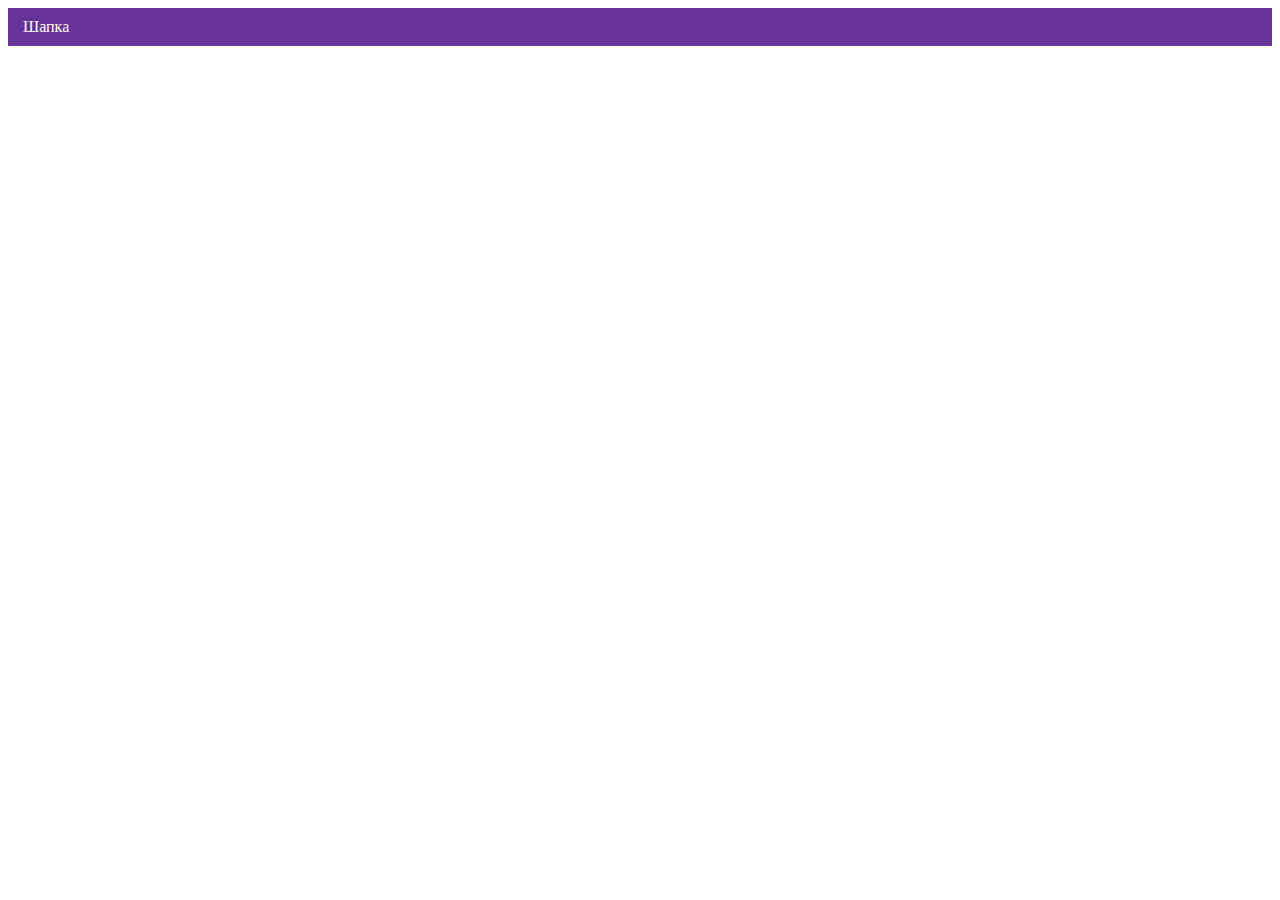
==== index.html @ 1100d430 "Deploying to gh-pages from @ htmlacademy-adaptive/2325445-cat-energy-30@db21ec496e48cdae88b02e795171" ====
<!DOCTYPE html><html class="page" lang="ru"><head><meta charset="UTF-8"><title>Название проекта</title><meta name="viewport" content="width=device-width,initial-scale=1"><link rel="stylesheet" href="styles/styles.css"><script src="scripts/index.js" defer="defer"></script></head><body class="page__body"><header class="header">Шапка</header></body></html>
---- styles/styles.css ----
@charset "UTF-8";.header{background-color:#639;color:#fff;padding:10px 15px}
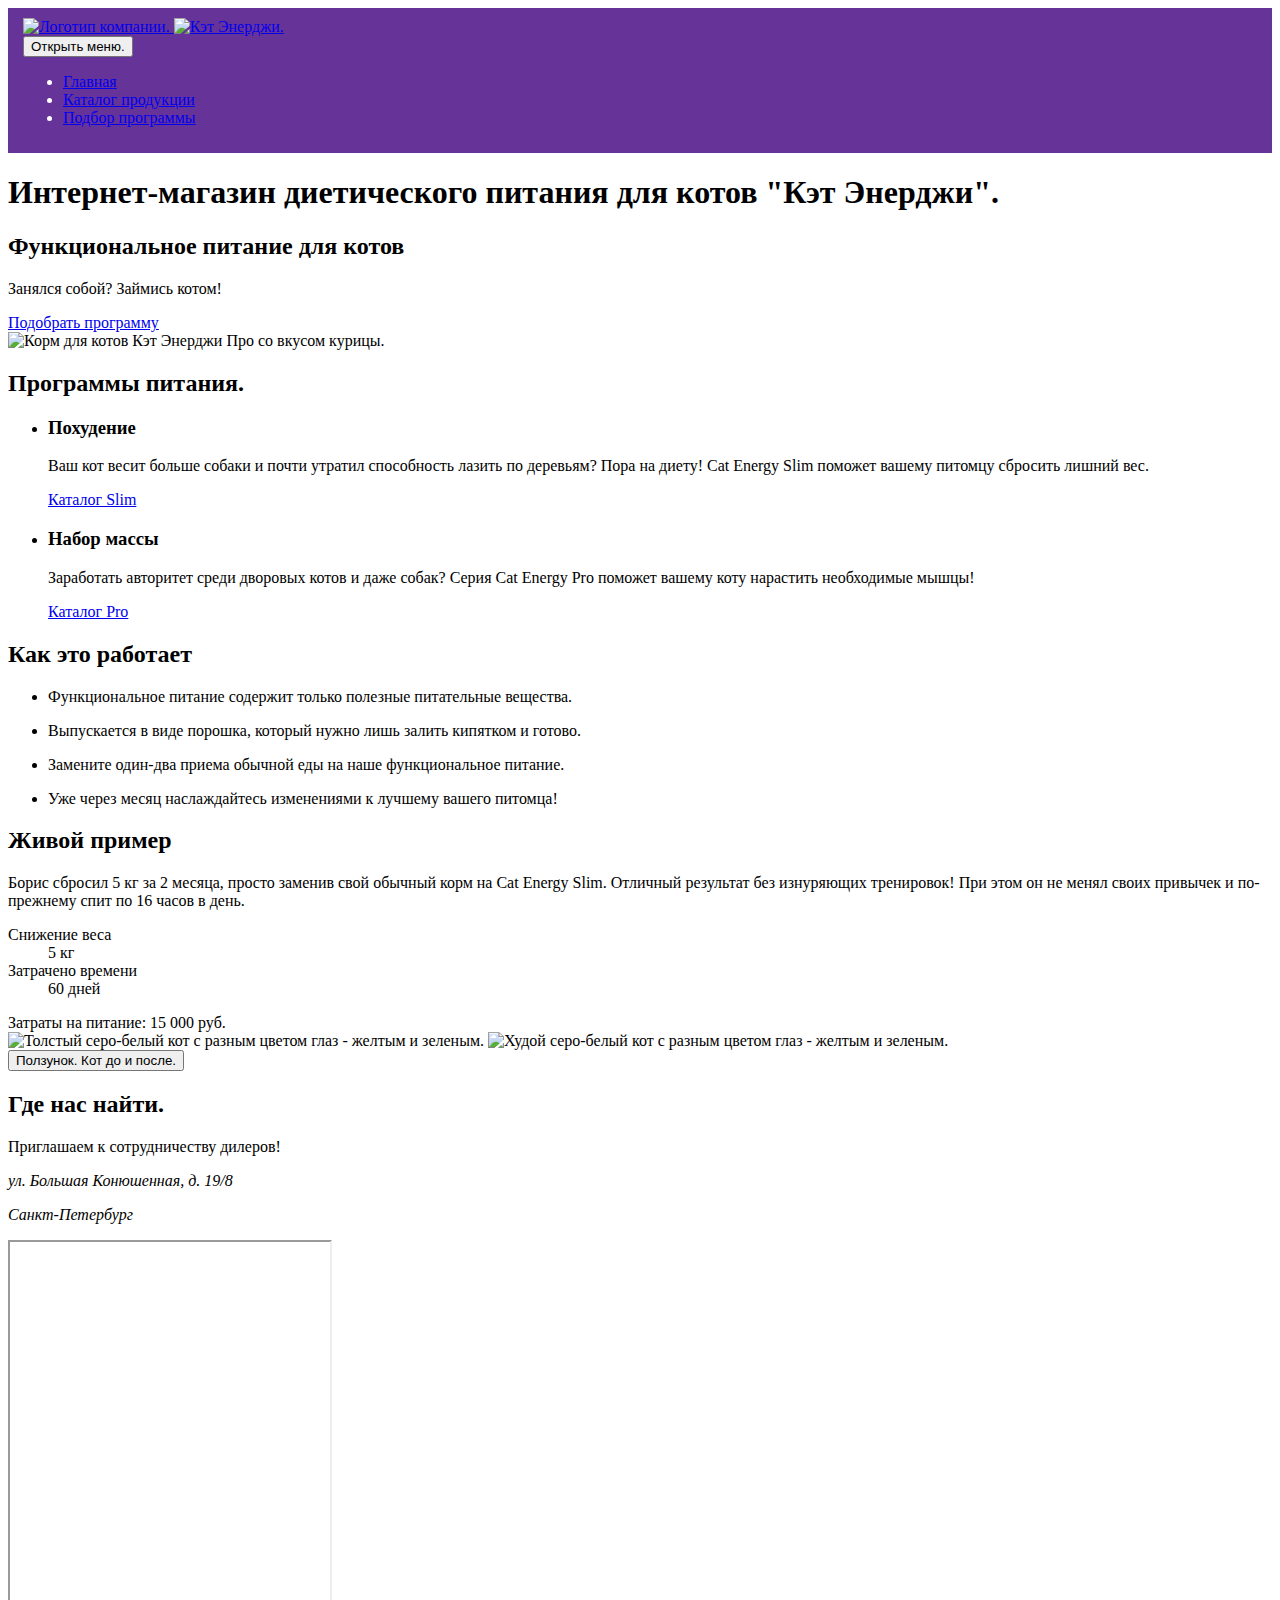
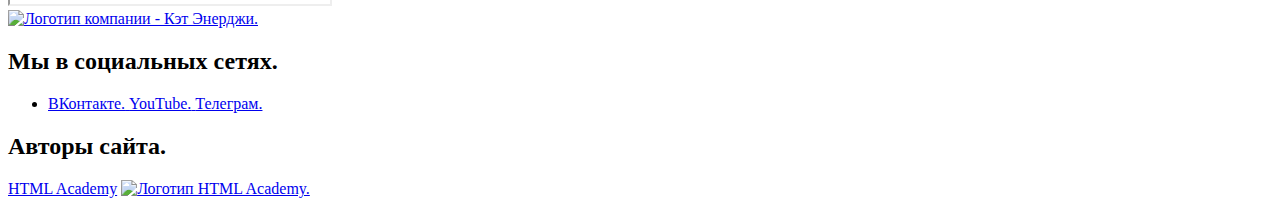
==== commit e5efd414: "Deploying to gh-pages from @ htmlacademy-adaptive/2325445-cat-energy-30@8a526a6696da3ce1e7f03d317220" ====
--- a/index.html
+++ b/index.html
@@ -1 +1 @@
-<!DOCTYPE html><html class="page" lang="ru"><head><meta charset="UTF-8"><title>Название проекта</title><meta name="viewport" content="width=device-width,initial-scale=1"><link rel="stylesheet" href="styles/styles.css"><script src="scripts/index.js" defer="defer"></script></head><body class="page__body"><header class="header">Шапка</header></body></html>+<!DOCTYPE html><html class="page" lang="ru"><head><meta charset="UTF-8"><title>Cat Energy - Главная</title><meta name="viewport" content="width=device-width,initial-scale=1"><link rel="stylesheet" href="styles/styles.css"><script src="scripts/index.js" defer="defer"></script></head><body class="page__body"><header class="header"><a class="header__logo" href="index.html" aria-current="page"><img class="header__logo-icon" src="#" width="33" height="38" alt="Логотип компании."> <img class="header__logo-text" src="#" width="101" height="18" alt="Кэт Энерджи."></a><nav class="nav"><button class="nav__toggle" type="button"><span class="visually-hidden">Открыть меню.</span></button><ul class="nav__list menu-list"><li class="menu-list__item"><a class="menu-list__link menu-list__link--current" href="index.html" aria-current="page">Главная</a></li><li class="menu-list__item"><a class="menu-list__link" href="catalog.html">Каталог продукции</a></li><li class="menu-list__item"><a class="menu-list__link" href="form.html">Подбор программы</a></li></ul></nav></header><main class="main-container"><h1 class="visually-hidden">Интернет-магазин диетического питания для котов "Кэт Энерджи".</h1><section class="promo"><h2 class="promo__title section-title">Функциональное питание для котов</h2><p class="promo__subtitle">Занялся собой? Займись котом!</p><a class="promo__button button button--primary" href="form.html">Подобрать программу</a><div class="promo__img"><img src="#" width="280" height="270" alt="Корм для котов Кэт Энерджи Про со вкусом курицы."></div></section><section class="programs"><h2 class="visually-hidden">Программы питания.</h2><ul class="programs__list"><li class="programs__item programs__item--slim"><h3 class="programs__title">Похудение</h3><p class="programs__desc">Ваш кот весит больше собаки и почти утратил способность лазить по деревьям? Пора на диету! Cat Energy Slim поможет вашему питомцу сбросить лишний вес.</p><a class="programs__link" href="catalog.html">Каталог Slim</a></li><li class="programs__item programs__item--pro"><h3 class="programs__title">Набор массы</h3><p class="programs__desc">Заработать авторитет среди дворовых котов и даже собак? Серия Cat Energy Pro поможет вашему коту нарастить необходимые мышцы!</p><a class="programs__link" href="catalog.html">Каталог Pro</a></li></ul></section><section class="features"><h2 class="features__title section-title">Как это работает</h2><ul class="features__list"><li class="features__item features__item--leaf"><p class="features__desc">Функциональное питание содержит только полезные питательные вещества.</p></li><li class="features__item features__item--water"><p class="features__desc">Выпускается в виде порошка, который нужно лишь залить кипятком и готово.</p></li><li class="features__item features__item--food"><p class="features__desc">Замените один-два приема обычной еды на наше функциональное питание.</p></li><li class="features__item features__item--time"><p class="features__desc">Уже через месяц наслаждайтесь изменениями к лучшему вашего питомца!</p></li></ul></section><section class="demo"><h2 class="demo__title section-title">Живой пример</h2><p class="demo__desc">Борис сбросил 5 кг за 2 месяца, просто заменив свой обычный корм на Cat Energy Slim. Отличный результат без изнуряющих тренировок! При этом он не менял своих привычек и по-прежнему спит по 16 часов в день.</p><dl class="demo__list"><div class="demo__item"><dt class="demo__key">Cнижение веса</dt><dd class="demo__value">5 кг</dd></div><div class="demo__item"><dt class="demo__key">Затрачено времени</dt><dd class="demo__value">60 дней</dd></div></dl><span class="demo__price">Затраты на питание: 15 000 руб.</span><div class="demo__slider demo-slider"><div class="demo-slider__images"><img class="demo-slider__image demo-slider__image--fat" src="#" width="280" height="256" alt="Толстый серо-белый кот с разным цветом глаз -  желтым и зеленым."> <img class="demo-slider__image demo-slider__image--slim" src="#" width="280" height="256" alt="Худой серо-белый кот с разным цветом глаз -  желтым и зеленым."></div><button class="demo-slider__control" type="button"><span class="visually-hidden">Ползунок. Кот до и после.</span></button></div></section><section class="location"><h2 class="visually-hidden">Где нас найти.</h2><p class="location__title">Приглашаем к сотрудничеству дилеров!</p><address class="location__address"><p>ул. Большая Конюшенная, д. 19/8</p><p>Санкт-Петербург</p></address><div class="location__map"><iframe src="https://www.google.com/maps/embed?pb=!1m18!1m12!1m3!1d1998.6036257261362!2d30.320467112931766!3d59.93871916198889!2m3!1f0!2f0!3f0!3m2!1i1024!2i768!4f13.1!3m3!1m2!1s0x4696310fca145cc1%3A0x42b32648d8238007!2sBolshaya%20Konyushennaya%20St%2C%2019%2F8%2C%20Sankt-Peterburg%2C%20191186!5e0!3m2!1sen!2sru!4v1704280464795!5m2!1sen!2sru" width="320" height="362" allowfullscreen></iframe></div></section></main><footer class="footer"><a class="footer__logo" href="index.html" aria-current="page"><img src="#" width="128" height="24" alt="Логотип компании - Кэт Энерджи."></a><section class="socials"><h2 class="visually-hidden">Мы в социальных сетях.</h2><ul class="socials__list"><li class="socials__item"><a class="socials__link socials__link--vk" href="https://vk.com/htmlacademy"><span class="visually-hidden">ВКонтакте.</span> </a><a class="socials__link socials__link--youtube" href="https://www.youtube.com/user/htmlacademyru"><span class="visually-hidden" lang="en">YouTube.</span> </a><a class="socials__link socials__link--telegram" href="https://t.me/htmlacademy"><span class="visually-hidden">Телеграм.</span></a></li></ul></section><section class="madeby"><h2 class="visually-hidden">Авторы сайта.</h2><a class="madeby__link" href="https://htmlacademy.ru/intensive/adaptive">HTML Academy</a> <a class="madeby__logo" href="https://htmlacademy.ru/intensive/adaptive"><img src="#" width="27" height="34" alt="Логотип HTML Academy."></a></section></footer></body></html>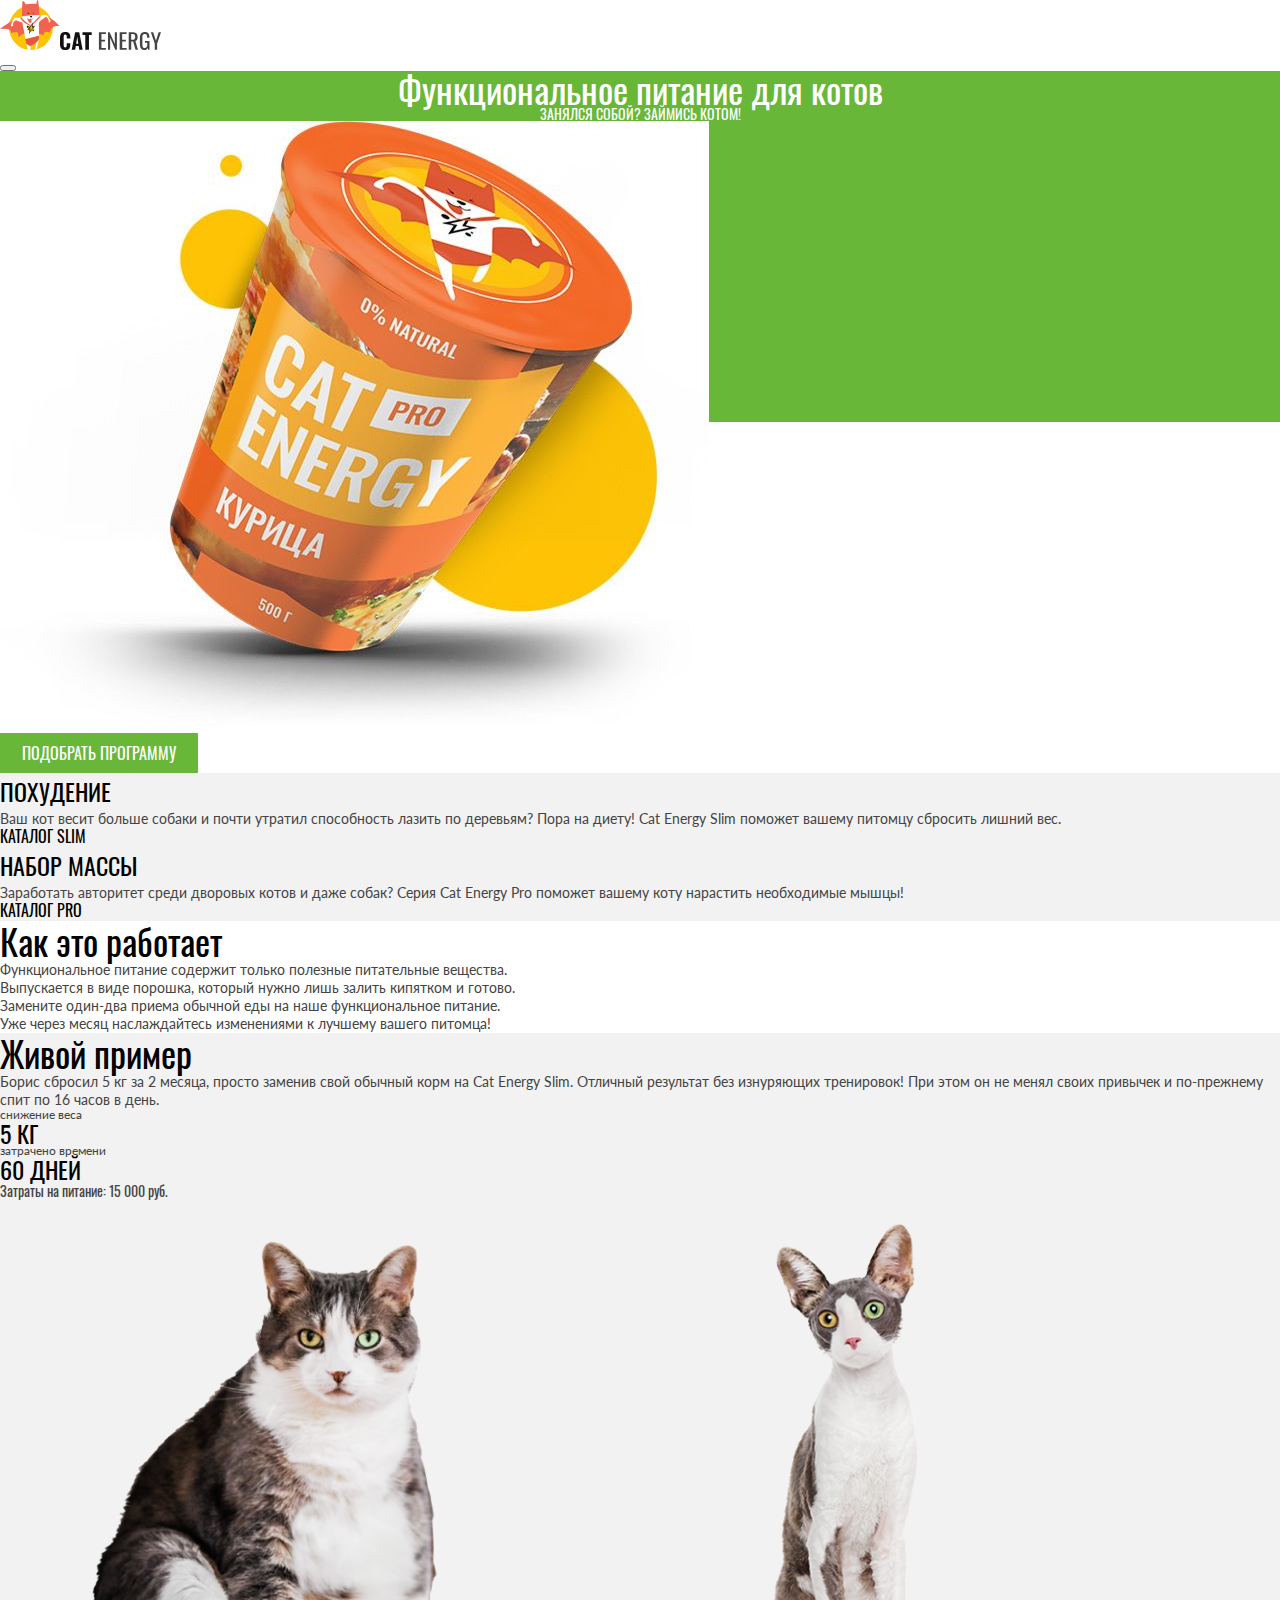
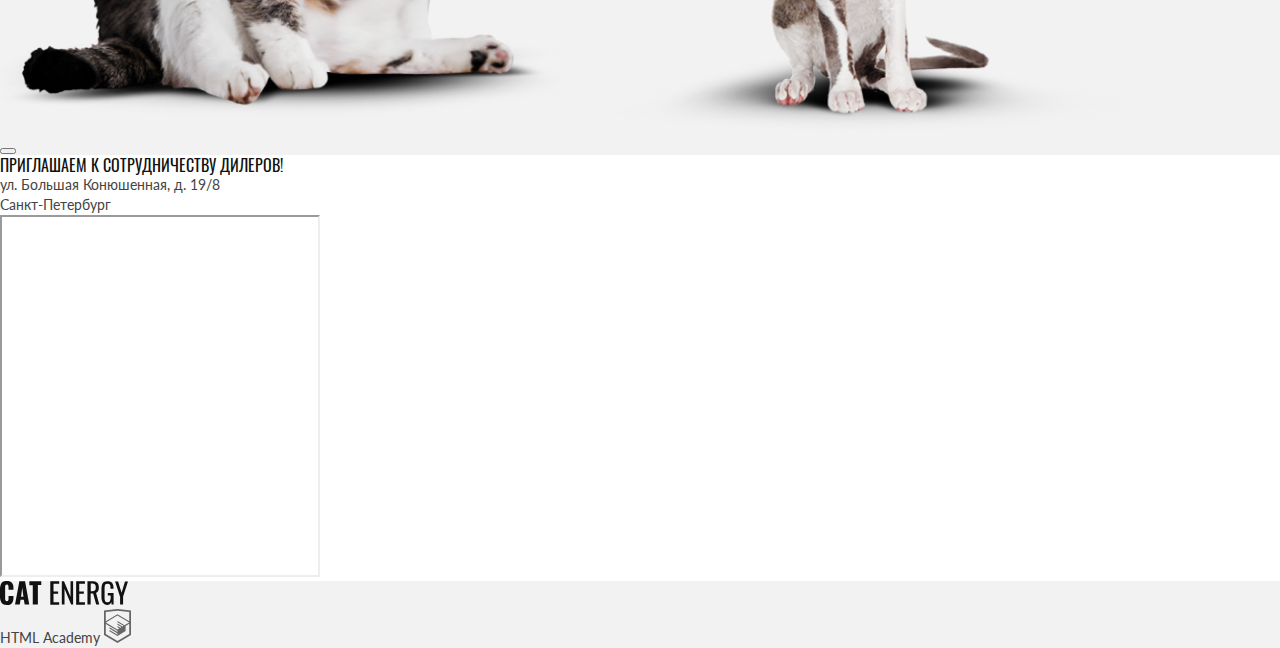
==== commit 2c6a8002: "Deploying to gh-pages from @ htmlacademy-adaptive/2325445-cat-energy-30@8a3b0cc118bd1f97fea45a0b870b" ====
--- a/index.html
+++ b/index.html
@@ -1 +1 @@
-<!DOCTYPE html><html class="page" lang="ru"><head><meta charset="UTF-8"><title>Cat Energy - Главная</title><meta name="viewport" content="width=device-width,initial-scale=1"><link rel="stylesheet" href="styles/styles.css"><script src="scripts/index.js" defer="defer"></script></head><body class="page__body"><header class="header"><a class="header__logo" href="index.html" aria-current="page"><img class="header__logo-icon" src="#" width="33" height="38" alt="Логотип компании."> <img class="header__logo-text" src="#" width="101" height="18" alt="Кэт Энерджи."></a><nav class="nav"><button class="nav__toggle" type="button"><span class="visually-hidden">Открыть меню.</span></button><ul class="nav__list menu-list"><li class="menu-list__item"><a class="menu-list__link menu-list__link--current" href="index.html" aria-current="page">Главная</a></li><li class="menu-list__item"><a class="menu-list__link" href="catalog.html">Каталог продукции</a></li><li class="menu-list__item"><a class="menu-list__link" href="form.html">Подбор программы</a></li></ul></nav></header><main class="main-container"><h1 class="visually-hidden">Интернет-магазин диетического питания для котов "Кэт Энерджи".</h1><section class="promo"><h2 class="promo__title section-title">Функциональное питание для котов</h2><p class="promo__subtitle">Занялся собой? Займись котом!</p><a class="promo__button button button--primary" href="form.html">Подобрать программу</a><div class="promo__img"><img src="#" width="280" height="270" alt="Корм для котов Кэт Энерджи Про со вкусом курицы."></div></section><section class="programs"><h2 class="visually-hidden">Программы питания.</h2><ul class="programs__list"><li class="programs__item programs__item--slim"><h3 class="programs__title">Похудение</h3><p class="programs__desc">Ваш кот весит больше собаки и почти утратил способность лазить по деревьям? Пора на диету! Cat Energy Slim поможет вашему питомцу сбросить лишний вес.</p><a class="programs__link" href="catalog.html">Каталог Slim</a></li><li class="programs__item programs__item--pro"><h3 class="programs__title">Набор массы</h3><p class="programs__desc">Заработать авторитет среди дворовых котов и даже собак? Серия Cat Energy Pro поможет вашему коту нарастить необходимые мышцы!</p><a class="programs__link" href="catalog.html">Каталог Pro</a></li></ul></section><section class="features"><h2 class="features__title section-title">Как это работает</h2><ul class="features__list"><li class="features__item features__item--leaf"><p class="features__desc">Функциональное питание содержит только полезные питательные вещества.</p></li><li class="features__item features__item--water"><p class="features__desc">Выпускается в виде порошка, который нужно лишь залить кипятком и готово.</p></li><li class="features__item features__item--food"><p class="features__desc">Замените один-два приема обычной еды на наше функциональное питание.</p></li><li class="features__item features__item--time"><p class="features__desc">Уже через месяц наслаждайтесь изменениями к лучшему вашего питомца!</p></li></ul></section><section class="demo"><h2 class="demo__title section-title">Живой пример</h2><p class="demo__desc">Борис сбросил 5 кг за 2 месяца, просто заменив свой обычный корм на Cat Energy Slim. Отличный результат без изнуряющих тренировок! При этом он не менял своих привычек и по-прежнему спит по 16 часов в день.</p><dl class="demo__list"><div class="demo__item"><dt class="demo__key">Cнижение веса</dt><dd class="demo__value">5 кг</dd></div><div class="demo__item"><dt class="demo__key">Затрачено времени</dt><dd class="demo__value">60 дней</dd></div></dl><span class="demo__price">Затраты на питание: 15 000 руб.</span><div class="demo__slider demo-slider"><div class="demo-slider__images"><img class="demo-slider__image demo-slider__image--fat" src="#" width="280" height="256" alt="Толстый серо-белый кот с разным цветом глаз -  желтым и зеленым."> <img class="demo-slider__image demo-slider__image--slim" src="#" width="280" height="256" alt="Худой серо-белый кот с разным цветом глаз -  желтым и зеленым."></div><button class="demo-slider__control" type="button"><span class="visually-hidden">Ползунок. Кот до и после.</span></button></div></section><section class="location"><h2 class="visually-hidden">Где нас найти.</h2><p class="location__title">Приглашаем к сотрудничеству дилеров!</p><address class="location__address"><p>ул. Большая Конюшенная, д. 19/8</p><p>Санкт-Петербург</p></address><div class="location__map"><iframe src="https://www.google.com/maps/embed?pb=!1m18!1m12!1m3!1d1998.6036257261362!2d30.320467112931766!3d59.93871916198889!2m3!1f0!2f0!3f0!3m2!1i1024!2i768!4f13.1!3m3!1m2!1s0x4696310fca145cc1%3A0x42b32648d8238007!2sBolshaya%20Konyushennaya%20St%2C%2019%2F8%2C%20Sankt-Peterburg%2C%20191186!5e0!3m2!1sen!2sru!4v1704280464795!5m2!1sen!2sru" width="320" height="362" allowfullscreen></iframe></div></section></main><footer class="footer"><a class="footer__logo" href="index.html" aria-current="page"><img src="#" width="128" height="24" alt="Логотип компании - Кэт Энерджи."></a><section class="socials"><h2 class="visually-hidden">Мы в социальных сетях.</h2><ul class="socials__list"><li class="socials__item"><a class="socials__link socials__link--vk" href="https://vk.com/htmlacademy"><span class="visually-hidden">ВКонтакте.</span> </a><a class="socials__link socials__link--youtube" href="https://www.youtube.com/user/htmlacademyru"><span class="visually-hidden" lang="en">YouTube.</span> </a><a class="socials__link socials__link--telegram" href="https://t.me/htmlacademy"><span class="visually-hidden">Телеграм.</span></a></li></ul></section><section class="madeby"><h2 class="visually-hidden">Авторы сайта.</h2><a class="madeby__link" href="https://htmlacademy.ru/intensive/adaptive">HTML Academy</a> <a class="madeby__logo" href="https://htmlacademy.ru/intensive/adaptive"><img src="#" width="27" height="34" alt="Логотип HTML Academy."></a></section></footer></body></html>+<!DOCTYPE html><html class="page" lang="ru"><head><meta charset="UTF-8"><title>Cat Energy - Главная</title><meta name="viewport" content="width=device-width,initial-scale=1"><link rel="stylesheet" href="styles/styles.css"><script src="scripts/index.js" defer="defer"></script><!-- favicons --><link rel="icon" href="favicon.ico"><link rel="icon" href="favicons/icon.svg" type="image/svg+xml"><link rel="apple-touch-icon" href="favicons/180.png"><link rel="manifest" href="manifest.webmanifest"></head><body class="page__body"><header class="header"><a class="header__logo" href="index.html" aria-current="page"><picture><source width="70" height="59" type="image/svg+xml" media="(min-width: 1440px)" srcset="images/logo-icon-desktop.svg"><source width="60" height="50" type="image/svg+xml" media="(min-width: 768px)" srcset="images/logo-icon-tablet.svg"><img class="header__logo-icon" src="images/logo-icon-mobile.svg" width="33" height="38" alt="Логотип компании."></picture><picture><source width="118" height="21" type="image/svg+xml" media="(min-width: 1440px)" srcset="images/logo-text-desktop.svg"><source width="101" height="18" type="image/svg+xml" media="(min-width: 768px)" srcset="images/logo-text-tablet.svg"><img class="header__logo-text" src="images/logo-text-mobile.svg" width="101" height="18" alt="Кэт Энерджи."></picture></a><nav class="nav"><button class="nav__toggle" type="button"><span class="visually-hidden">Открыть меню.</span></button><ul class="nav__list menu-list"><li class="menu-list__item"><a class="menu-list__link menu-list__link--current" href="index.html" aria-current="page">Главная</a></li><li class="menu-list__item"><a class="menu-list__link" href="catalog.html">Каталог продукции</a></li><li class="menu-list__item"><a class="menu-list__link" href="form.html">Подбор программы</a></li></ul></nav></header><main class="main-container"><h1 class="visually-hidden">Интернет-магазин диетического питания для котов "Кэт Энерджи".</h1><section class="promo"><h2 class="promo__title section-title">Функциональное питание для котов</h2><p class="promo__subtitle">Занялся собой? Займись котом!</p><div class="promo__img"><picture><source width="552" height="499" type="image/png" media="(min-width: 1440px)" srcset="images/promo-product-desktop@1x.png, images/promo-product-desktop@2x.png 2x"><source width="709" height="609" type="image/jpg" media="(min-width: 768px)" srcset="images/promo-product-tablet@1x.jpg, images/promo-product-tablet@2x.jpg 2x"><img src="images/promo-product-mobile@1x.png" srcset="images/promo-product-mobile@2x.png 2x" width="280" height="270" alt="Корм для котов Кэт Энерджи Про со вкусом курицы."></picture></div><a class="promo__button button button--primary" href="form.html">Подобрать программу</a></section><section class="programs"><h2 class="visually-hidden">Программы питания.</h2><ul class="programs__list"><li class="programs__item programs__item--slim"><h3 class="programs__title">Похудение</h3><p class="programs__desc">Ваш кот весит больше собаки и почти утратил способность лазить по деревьям? Пора на диету! Cat Energy Slim поможет вашему питомцу сбросить лишний вес.</p><a class="programs__link" href="catalog.html">Каталог Slim</a></li><li class="programs__item programs__item--pro"><h3 class="programs__title">Набор массы</h3><p class="programs__desc">Заработать авторитет среди дворовых котов и даже собак? Серия Cat Energy Pro поможет вашему коту нарастить необходимые мышцы!</p><a class="programs__link" href="catalog.html">Каталог Pro</a></li></ul></section><section class="features"><h2 class="features__title section-title">Как это работает</h2><ul class="features__list"><li class="features__item features__item--leaf"><p class="features__desc">Функциональное питание содержит только полезные питательные вещества.</p></li><li class="features__item features__item--water"><p class="features__desc">Выпускается в виде порошка, который нужно лишь залить кипятком и готово.</p></li><li class="features__item features__item--food"><p class="features__desc">Замените один-два приема обычной еды на наше функциональное питание.</p></li><li class="features__item features__item--time"><p class="features__desc">Уже через месяц наслаждайтесь изменениями к лучшему вашего питомца!</p></li></ul></section><section class="demo"><h2 class="demo__title section-title">Живой пример</h2><p class="demo__desc">Борис сбросил 5 кг за 2 месяца, просто заменив свой обычный корм на Cat Energy Slim. Отличный результат без изнуряющих тренировок! При этом он не менял своих привычек и по-прежнему спит по 16 часов в день.</p><dl class="demo__list"><div class="demo__item"><dt class="demo__key">Cнижение веса</dt><dd class="demo__value">5 кг</dd></div><div class="demo__item"><dt class="demo__key">Затрачено времени</dt><dd class="demo__value">60 дней</dd></div></dl><span class="demo__price">Затраты на питание: 15 000 руб.</span><div class="demo__slider demo-slider"><div class="demo-slider__images"><picture><source width="560" height="512" type="image/png" media="(min-width: 768px)" srcset="images/cat-before-tablet@1x.png, images/cat-before-tablet@2x.png 2x"><img class="demo-slider__image demo-slider__image--before" src="images/cat-before-mobile@1x.png" srcset="images/cat-before-mobile@2x.png 2x" width="280" height="256" alt="Толстый серо-белый кот с разным цветом глаз - желтым и зеленым."></picture><picture><source width="560" height="512" type="image/png" media="(min-width: 768px)" srcset="images/cat-after-tablet@1x.png, images/cat-after-tablet@2x.png 2x"><img class="demo-slider__image demo-slider__image--after" src="images/cat-after-mobile@1x.png" srcset="images/cat-after-mobile@2x.png 2x" width="280" height="256" alt="Худой серо-белый кот с разным цветом глаз - желтым и зеленым."></picture></div><button class="demo-slider__control" type="button"><span class="visually-hidden">Ползунок. Кот до и после.</span></button></div></section><section class="location"><h2 class="visually-hidden">Где нас найти.</h2><p class="location__title">Приглашаем к сотрудничеству дилеров!</p><address class="location__address"><p>ул. Большая Конюшенная, д. 19/8</p><p>Санкт-Петербург</p></address><div class="location__map"><iframe src="https://www.google.com/maps/embed?pb=!1m18!1m12!1m3!1d1998.6036257261362!2d30.320467112931766!3d59.93871916198889!2m3!1f0!2f0!3f0!3m2!1i1024!2i768!4f13.1!3m3!1m2!1s0x4696310fca145cc1%3A0x42b32648d8238007!2sBolshaya%20Konyushennaya%20St%2C%2019%2F8%2C%20Sankt-Peterburg%2C%20191186!5e0!3m2!1sen!2sru!4v1704280464795!5m2!1sen!2sru" width="320" height="362" allowfullscreen></iframe></div></section></main><footer class="footer"><a class="footer__logo" href="index.html" aria-current="page"><img src="images/footer-logo.svg" width="128" height="24" alt="Логотип компании - Кэт Энерджи."></a><section class="socials"><h2 class="visually-hidden">Мы в социальных сетях.</h2><ul class="socials__list"><li class="socials__item"><a class="socials__link socials__link--vk" href="https://vk.com/htmlacademy"><span class="visually-hidden">ВКонтакте.</span> </a><a class="socials__link socials__link--youtube" href="https://www.youtube.com/user/htmlacademyru"><span class="visually-hidden" lang="en">YouTube.</span> </a><a class="socials__link socials__link--telegram" href="https://t.me/htmlacademy"><span class="visually-hidden">Телеграм.</span></a></li></ul></section><section class="made-by"><h2 class="visually-hidden">Авторы сайта.</h2><a class="made-by__link" href="https://htmlacademy.ru/intensive/adaptive">HTML Academy</a> <a class="made-by__logo" href="https://htmlacademy.ru/intensive/adaptive"><img src="images/academy-logo.svg" width="27" height="34" alt="Логотип HTML Academy."></a></section></footer></body></html>--- a/styles/styles.css
+++ b/styles/styles.css
@@ -1 +1 @@
-@charset "UTF-8";.header{background-color:#639;color:#fff;padding:10px 15px}+@font-face{font-family:"Lato";font-weight:400;font-style:normal;font-display:swap;src:url(../fonts/lato/Lato-Regular.woff2)format("woff2")}@font-face{font-family:"Oswald";font-weight:400;font-style:normal;font-display:swap;src:url(../fonts/oswald/oswaldregular.woff2)format("woff2")}*,::after,::before{box-sizing:border-box}img{max-width:100%;object-fit:cover}.visually-hidden{position:absolute;width:1px;height:1px;margin:-1px;padding:0;border:0;clip:rect(0 0 0 0);overflow:hidden}.section-title{margin:0;font-family:"Oswald",sans-serif;font-size:36px;font-weight:400;line-height:36px}.page__body{margin:0;font-family:"Lato",sans-serif;font-size:14px;line-height:18px;color:#444;background-color:#fff}.header{font-family:"Oswald",sans-serif;color:#000}.nav__list{display:none}.menu-list{margin:0;padding:0;list-style:none}.menu-list__link,.promo{font-family:"Oswald",sans-serif}.menu-list__link{color:#000;font-size:20px;line-height:20px;text-decoration:none;text-transform:uppercase}.promo{color:#fff;background-image:linear-gradient(180deg,#68b738 0,#68b738 50%,transparent 50%)}.promo__title{text-align:center}.button,.promo__subtitle{text-align:center;text-transform:uppercase}.promo__subtitle{margin:0;line-height:14px}.button{display:inline-block;padding:10px 22px;font-family:"Oswald",sans-serif;font-size:16px;line-height:20px;color:#fff;text-decoration:none;background-color:#68b738;border:0;cursor:pointer}.button--secondary{color:#444;background-color:#f2f2f2}.programs__list{margin:0;padding:0;list-style:none}.programs__item{background-color:#f2f2f2}.programs__title{margin:0;font-family:"Oswald",sans-serif;font-size:24px;font-weight:400;line-height:37px;color:#000;text-transform:uppercase}.programs__desc{margin:0}.programs__link{font-family:"Oswald",sans-serif;font-size:16px;font-weight:400;line-height:16px;color:#000;text-transform:uppercase;text-decoration:none}.features__title{line-height:40px;color:#000}.features__list{margin:0;padding:0;list-style:none}.features__desc{margin:0}.demo{background-color:#f2f2f2}.demo__title{line-height:40px;color:#000}.demo__desc,.demo__list,.extra-card__stats dd,.location__address p,.product-card__stats-item dd{margin:0}.demo__key{font-size:12px;line-height:12px;text-transform:lowercase}.demo__price,.demo__value{font-family:"Oswald",sans-serif}.demo__value{margin:0;font-size:24px;line-height:24px;color:#000;text-transform:uppercase}.demo__price{display:inline-block;margin-bottom:20px;line-height:20px}.location{background-color:#fff}.location--inner-page{background-color:#f2f2f2}.location__title{margin:0;font-family:"Oswald",sans-serif;font-size:16px;line-height:20px;color:#111;text-transform:uppercase}.location__address{line-height:20px;font-style:normal}.footer{background-color:#f2f2f2}.socials__list{margin:0;padding:0;list-style:none}.made-by__link{color:#444;line-height:20px;text-decoration:none}.products__title{color:#000}.products__list{margin:0;padding:0;list-style:none}.product-card__title{margin:0;font-family:"Oswald",sans-serif;line-height:20px;color:#222;text-transform:uppercase}.product-card__stats,.product-card__text{font-size:12px;line-height:16px}.product-card__text{margin:0}.extras__title{font-family:"Oswald",sans-serif;font-size:24px;font-weight:400;line-height:24px;color:#000}.extras__list{margin:0;padding:0;list-style:none}.extras__banner{font-size:16px;line-height:20px;color:#fff;background-color:#68b738}.extra-card__title{font-family:"Oswald",sans-serif;font-size:16px;font-weight:400;line-height:16px;color:#222;text-transform:uppercase}.extra-card__stats{line-height:14px}.plan__title{color:#000}.plan__text{margin:0;font-family:"Oswald",sans-serif;color:#000;text-transform:uppercase}.plan__group{margin:0;padding:0;border:0}.plan__input,.plan__label{font-family:"Oswald",sans-serif;font-size:16px;text-transform:uppercase}.plan__input{padding:13px 14px 12px;line-height:18px;color:#444;border:1px solid #e7e7e7}.plan__list{margin:0;padding:0;list-style:none}.plan__item{font-family:"Oswald",sans-serif;text-transform:uppercase}.plan__group-title{padding:0;font-family:"Oswald",sans-serif;font-size:24px;line-height:26px}.plan__notice{font-size:14px;line-height:16px;color:#000}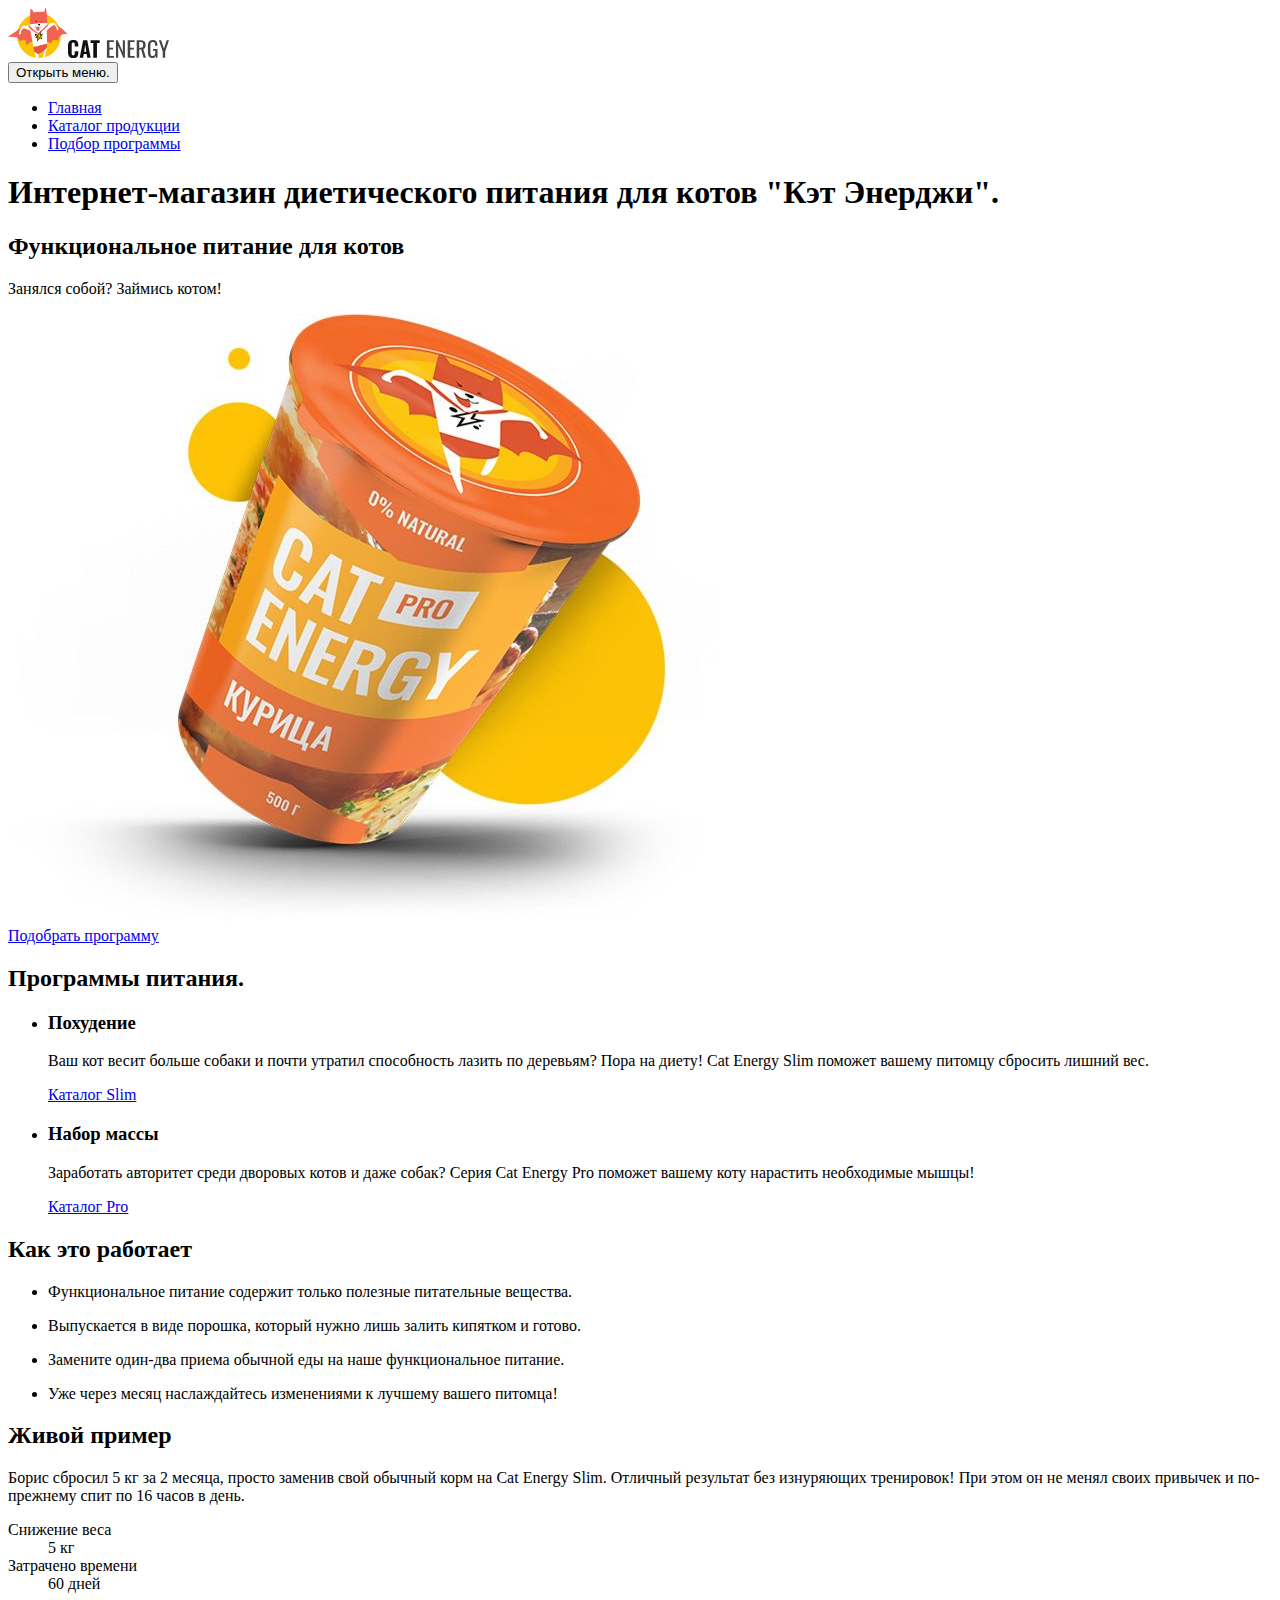
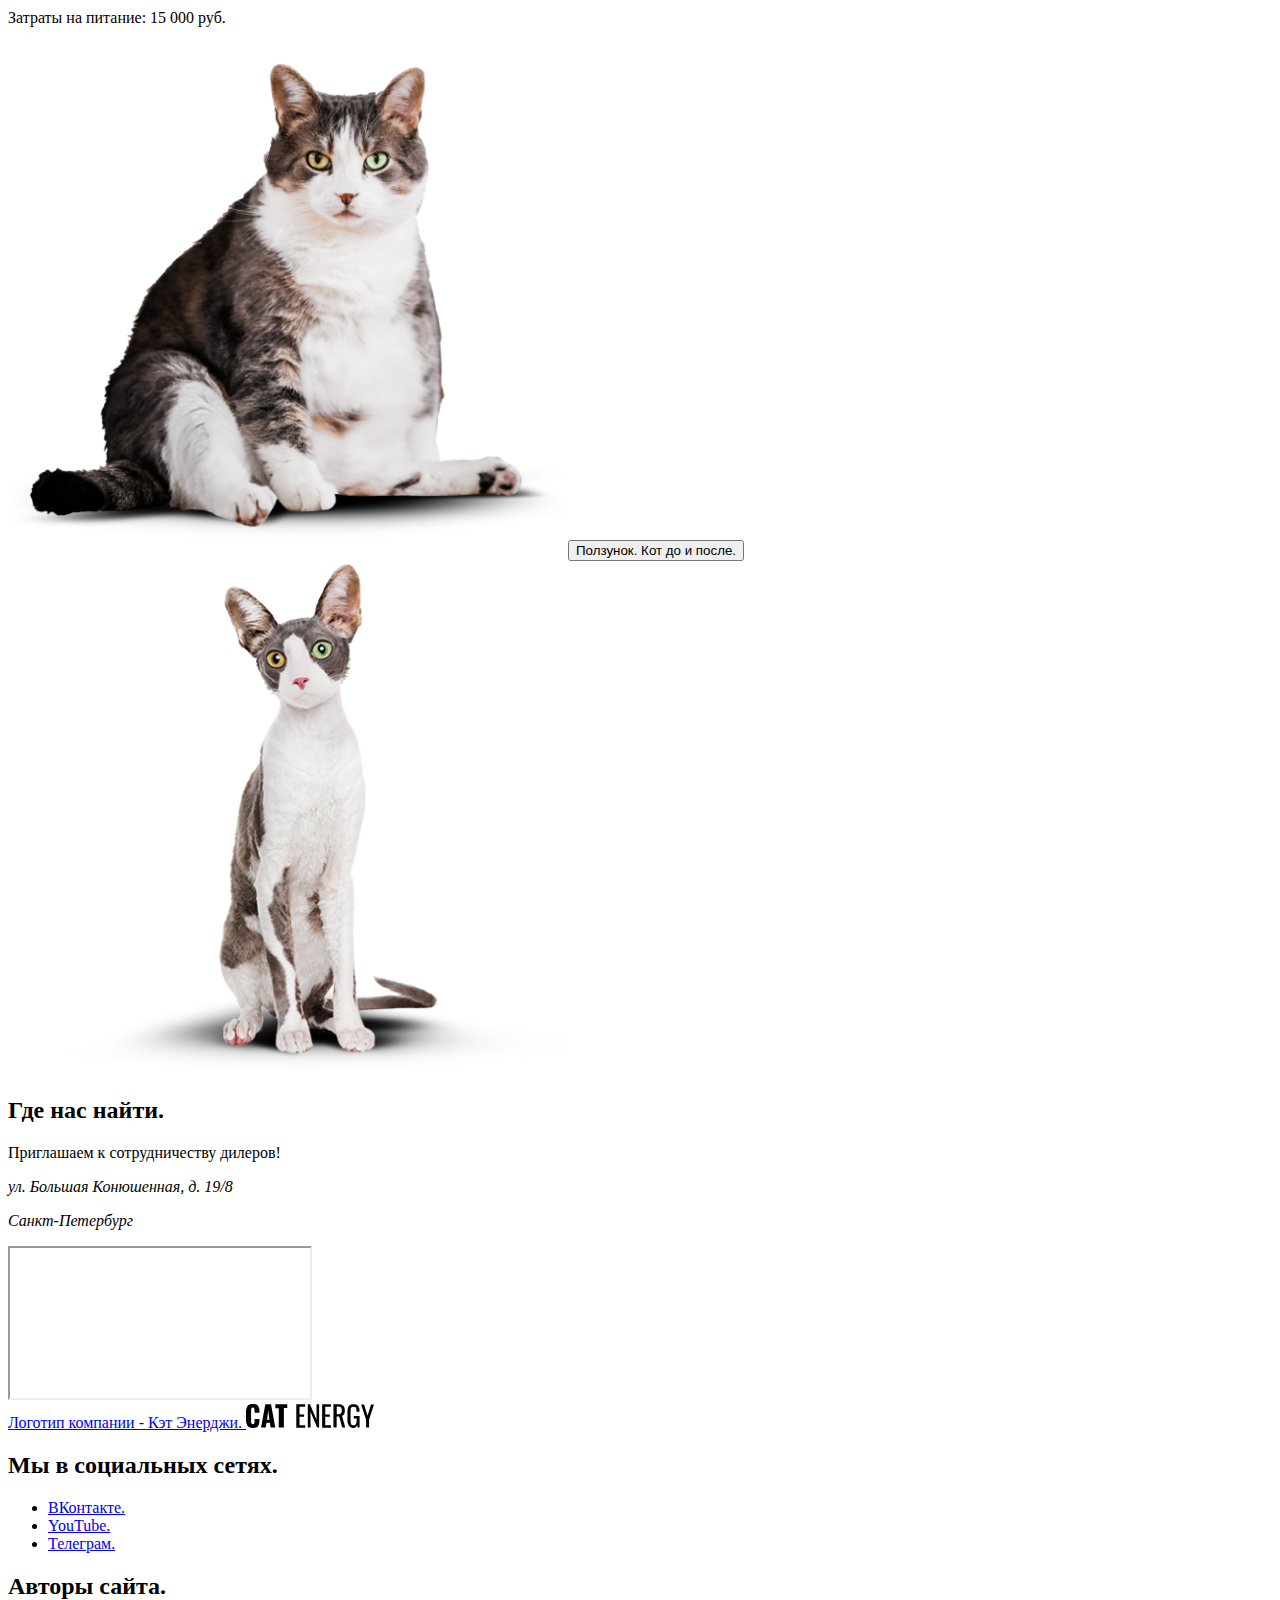
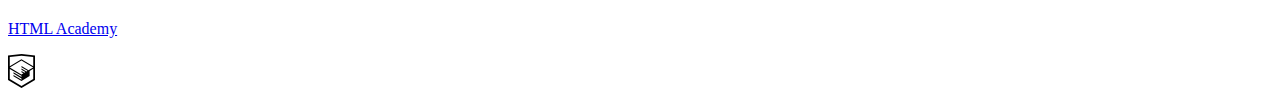
==== commit 80674ccb: "Deploying to gh-pages from @ htmlacademy-adaptive/2325445-cat-energy-30@9e150ce38109a8c1fa1245502e25" ====
--- a/index.html
+++ b/index.html
@@ -1 +1 @@
-<!DOCTYPE html><html class="page" lang="ru"><head><meta charset="UTF-8"><title>Cat Energy - Главная</title><meta name="viewport" content="width=device-width,initial-scale=1"><link rel="stylesheet" href="styles/styles.css"><script src="scripts/index.js" defer="defer"></script><!-- favicons --><link rel="icon" href="favicon.ico"><link rel="icon" href="favicons/icon.svg" type="image/svg+xml"><link rel="apple-touch-icon" href="favicons/180.png"><link rel="manifest" href="manifest.webmanifest"></head><body class="page__body"><header class="header"><a class="header__logo" href="index.html" aria-current="page"><picture><source width="70" height="59" type="image/svg+xml" media="(min-width: 1440px)" srcset="images/logo-icon-desktop.svg"><source width="60" height="50" type="image/svg+xml" media="(min-width: 768px)" srcset="images/logo-icon-tablet.svg"><img class="header__logo-icon" src="images/logo-icon-mobile.svg" width="33" height="38" alt="Логотип компании."></picture><picture><source width="118" height="21" type="image/svg+xml" media="(min-width: 1440px)" srcset="images/logo-text-desktop.svg"><source width="101" height="18" type="image/svg+xml" media="(min-width: 768px)" srcset="images/logo-text-tablet.svg"><img class="header__logo-text" src="images/logo-text-mobile.svg" width="101" height="18" alt="Кэт Энерджи."></picture></a><nav class="nav"><button class="nav__toggle" type="button"><span class="visually-hidden">Открыть меню.</span></button><ul class="nav__list menu-list"><li class="menu-list__item"><a class="menu-list__link menu-list__link--current" href="index.html" aria-current="page">Главная</a></li><li class="menu-list__item"><a class="menu-list__link" href="catalog.html">Каталог продукции</a></li><li class="menu-list__item"><a class="menu-list__link" href="form.html">Подбор программы</a></li></ul></nav></header><main class="main-container"><h1 class="visually-hidden">Интернет-магазин диетического питания для котов "Кэт Энерджи".</h1><section class="promo"><h2 class="promo__title section-title">Функциональное питание для котов</h2><p class="promo__subtitle">Занялся собой? Займись котом!</p><div class="promo__img"><picture><source width="552" height="499" type="image/png" media="(min-width: 1440px)" srcset="images/promo-product-desktop@1x.png, images/promo-product-desktop@2x.png 2x"><source width="709" height="609" type="image/jpg" media="(min-width: 768px)" srcset="images/promo-product-tablet@1x.jpg, images/promo-product-tablet@2x.jpg 2x"><img src="images/promo-product-mobile@1x.png" srcset="images/promo-product-mobile@2x.png 2x" width="280" height="270" alt="Корм для котов Кэт Энерджи Про со вкусом курицы."></picture></div><a class="promo__button button button--primary" href="form.html">Подобрать программу</a></section><section class="programs"><h2 class="visually-hidden">Программы питания.</h2><ul class="programs__list"><li class="programs__item programs__item--slim"><h3 class="programs__title">Похудение</h3><p class="programs__desc">Ваш кот весит больше собаки и почти утратил способность лазить по деревьям? Пора на диету! Cat Energy Slim поможет вашему питомцу сбросить лишний вес.</p><a class="programs__link" href="catalog.html">Каталог Slim</a></li><li class="programs__item programs__item--pro"><h3 class="programs__title">Набор массы</h3><p class="programs__desc">Заработать авторитет среди дворовых котов и даже собак? Серия Cat Energy Pro поможет вашему коту нарастить необходимые мышцы!</p><a class="programs__link" href="catalog.html">Каталог Pro</a></li></ul></section><section class="features"><h2 class="features__title section-title">Как это работает</h2><ul class="features__list"><li class="features__item features__item--leaf"><p class="features__desc">Функциональное питание содержит только полезные питательные вещества.</p></li><li class="features__item features__item--water"><p class="features__desc">Выпускается в виде порошка, который нужно лишь залить кипятком и готово.</p></li><li class="features__item features__item--food"><p class="features__desc">Замените один-два приема обычной еды на наше функциональное питание.</p></li><li class="features__item features__item--time"><p class="features__desc">Уже через месяц наслаждайтесь изменениями к лучшему вашего питомца!</p></li></ul></section><section class="demo"><h2 class="demo__title section-title">Живой пример</h2><p class="demo__desc">Борис сбросил 5 кг за 2 месяца, просто заменив свой обычный корм на Cat Energy Slim. Отличный результат без изнуряющих тренировок! При этом он не менял своих привычек и по-прежнему спит по 16 часов в день.</p><dl class="demo__list"><div class="demo__item"><dt class="demo__key">Cнижение веса</dt><dd class="demo__value">5 кг</dd></div><div class="demo__item"><dt class="demo__key">Затрачено времени</dt><dd class="demo__value">60 дней</dd></div></dl><span class="demo__price">Затраты на питание: 15 000 руб.</span><div class="demo__slider demo-slider"><div class="demo-slider__images"><picture><source width="560" height="512" type="image/png" media="(min-width: 768px)" srcset="images/cat-before-tablet@1x.png, images/cat-before-tablet@2x.png 2x"><img class="demo-slider__image demo-slider__image--before" src="images/cat-before-mobile@1x.png" srcset="images/cat-before-mobile@2x.png 2x" width="280" height="256" alt="Толстый серо-белый кот с разным цветом глаз - желтым и зеленым."></picture><picture><source width="560" height="512" type="image/png" media="(min-width: 768px)" srcset="images/cat-after-tablet@1x.png, images/cat-after-tablet@2x.png 2x"><img class="demo-slider__image demo-slider__image--after" src="images/cat-after-mobile@1x.png" srcset="images/cat-after-mobile@2x.png 2x" width="280" height="256" alt="Худой серо-белый кот с разным цветом глаз - желтым и зеленым."></picture></div><button class="demo-slider__control" type="button"><span class="visually-hidden">Ползунок. Кот до и после.</span></button></div></section><section class="location"><h2 class="visually-hidden">Где нас найти.</h2><p class="location__title">Приглашаем к сотрудничеству дилеров!</p><address class="location__address"><p>ул. Большая Конюшенная, д. 19/8</p><p>Санкт-Петербург</p></address><div class="location__map"><iframe src="https://www.google.com/maps/embed?pb=!1m18!1m12!1m3!1d1998.6036257261362!2d30.320467112931766!3d59.93871916198889!2m3!1f0!2f0!3f0!3m2!1i1024!2i768!4f13.1!3m3!1m2!1s0x4696310fca145cc1%3A0x42b32648d8238007!2sBolshaya%20Konyushennaya%20St%2C%2019%2F8%2C%20Sankt-Peterburg%2C%20191186!5e0!3m2!1sen!2sru!4v1704280464795!5m2!1sen!2sru" width="320" height="362" allowfullscreen></iframe></div></section></main><footer class="footer"><a class="footer__logo" href="index.html" aria-current="page"><img src="images/footer-logo.svg" width="128" height="24" alt="Логотип компании - Кэт Энерджи."></a><section class="socials"><h2 class="visually-hidden">Мы в социальных сетях.</h2><ul class="socials__list"><li class="socials__item"><a class="socials__link socials__link--vk" href="https://vk.com/htmlacademy"><span class="visually-hidden">ВКонтакте.</span> </a><a class="socials__link socials__link--youtube" href="https://www.youtube.com/user/htmlacademyru"><span class="visually-hidden" lang="en">YouTube.</span> </a><a class="socials__link socials__link--telegram" href="https://t.me/htmlacademy"><span class="visually-hidden">Телеграм.</span></a></li></ul></section><section class="made-by"><h2 class="visually-hidden">Авторы сайта.</h2><a class="made-by__link" href="https://htmlacademy.ru/intensive/adaptive">HTML Academy</a> <a class="made-by__logo" href="https://htmlacademy.ru/intensive/adaptive"><img src="images/academy-logo.svg" width="27" height="34" alt="Логотип HTML Academy."></a></section></footer></body></html>+<!DOCTYPE html><html class="page" lang="ru"><head><meta charset="UTF-8"><title>Cat Energy - Главная</title><meta name="viewport" content="width=device-width,initial-scale=1"><link rel="stylesheet" href="styles/styles.css"><script src="scripts/index.js" defer="defer"></script><!-- favicons --><link rel="icon" href="favicon.ico"><link rel="icon" href="favicons/icon.svg" type="image/svg+xml"><link rel="apple-touch-icon" href="favicons/180.png"><link rel="manifest" href="manifest.webmanifest"></head><body class="page__body"><header class="header"><div class="header__wrapper"><div class="header__container container"><a class="header__logo" href="index.html" aria-current="page"><picture><source width="70" height="59" type="image/svg+xml" media="(min-width: 1440px)" srcset="images/logo-icon-desktop.svg"><source width="60" height="50" type="image/svg+xml" media="(min-width: 768px)" srcset="images/logo-icon-tablet.svg"><img class="header__logo-icon" src="images/logo-icon-mobile.svg" width="33" height="38" alt="Логотип компании."></picture><picture><source width="118" height="21" type="image/svg+xml" media="(min-width: 1440px)" srcset="images/logo-text-desktop.svg"><source width="101" height="18" type="image/svg+xml" media="(min-width: 768px)" srcset="images/logo-text-tablet.svg"><img class="header__logo-text" src="images/logo-text-mobile.svg" width="101" height="18" alt="Кэт Энерджи."></picture></a><nav class="nav nav--no-js"><button class="nav__toggle" type="button"><span class="visually-hidden">Открыть меню.</span></button><ul class="nav__list"><li class="nav__item"><a class="nav__link nav__link--current" href="index.html" aria-current="page">Главная</a></li><li class="nav__item"><a class="nav__link" href="catalog.html">Каталог продукции</a></li><li class="nav__item"><a class="nav__link" href="form.html">Подбор программы</a></li></ul></nav></div><h1 class="visually-hidden">Интернет-магазин диетического питания для котов "Кэт Энерджи".</h1><section class="promo"><div class="promo__container container"><h2 class="promo__title section-title">Функциональное питание для котов</h2><p class="promo__subtitle">Занялся собой? Займись котом!</p><div class="promo__img"><picture><source width="552" height="499" type="image/png" media="(min-width: 1440px)" srcset="images/promo-product-desktop@1x.png, images/promo-product-desktop@2x.png 2x"><source width="709" height="609" type="image/jpg" media="(min-width: 768px)" srcset="images/promo-product-tablet@1x.jpg, images/promo-product-tablet@2x.jpg 2x"><img src="images/promo-product-mobile@1x.png" srcset="images/promo-product-mobile@2x.png 2x" width="280" height="270" alt="Корм для котов Кэт Энерджи Про со вкусом курицы."></picture></div><a class="promo__button button button--primary" href="form.html">Подобрать программу</a></div></section></div></header><main class="main-container"><section class="programs"><div class="container"><h2 class="visually-hidden">Программы питания.</h2><ul class="programs__list"><li class="programs__item programs__item--slim"><h3 class="programs__title">Похудение</h3><p class="programs__desc">Ваш кот весит больше собаки и почти утратил способность лазить по деревьям? Пора на диету! Cat Energy Slim поможет вашему питомцу сбросить лишний вес.</p><a class="programs__link" href="catalog.html">Каталог Slim</a></li><li class="programs__item programs__item--strong"><h3 class="programs__title">Набор массы</h3><p class="programs__desc">Заработать авторитет среди дворовых котов и даже собак? Серия Cat Energy Pro поможет вашему коту нарастить необходимые мышцы!</p><a class="programs__link" href="catalog.html">Каталог Pro</a></li></ul></div></section><section class="features"><div class="container"><h2 class="features__title section-title">Как это работает</h2><ul class="features__list"><li class="features__item features__item--leaf"><p class="features__desc">Функциональное питание содержит только полезные питательные вещества.</p></li><li class="features__item features__item--water"><p class="features__desc">Выпускается в виде порошка, который нужно лишь залить кипятком и готово.</p></li><li class="features__item features__item--cutlery"><p class="features__desc">Замените один-два приема обычной еды на наше функциональное питание.</p></li><li class="features__item features__item--scales"><p class="features__desc">Уже через месяц наслаждайтесь изменениями к лучшему вашего&nbsp;питомца!</p></li></ul></div></section><section class="demo"><div class="demo__container container"><h2 class="demo__title section-title">Живой пример</h2><p class="demo__desc">Борис сбросил 5 кг за 2 месяца, просто заменив свой обычный корм на Cat Energy Slim. Отличный результат без&nbsp;изнуряющих тренировок! При этом он не менял своих привычек и по-прежнему спит по 16 часов в день.</p><div class="demo__wrapper"><dl class="demo__list"><div class="demo__item"><dt class="demo__key">Cнижение веса</dt><dd class="demo__value">5 кг</dd></div><div class="demo__item"><dt class="demo__key">Затрачено времени</dt><dd class="demo__value">60 дней</dd></div></dl><p class="demo__total">Затраты на питание: <span class="demo__price">15 000 руб.</span></p></div><div class="demo__slider demo-slider demo-slider--no-js" style="--control-position: 0.5"><picture><source width="560" height="512" type="image/png" media="(min-width: 768px)" srcset="images/cat-before-tablet@1x.png, images/cat-before-tablet@2x.png 2x"><img class="demo-slider__image demo-slider__image--before" src="images/cat-before-mobile@1x.png" srcset="images/cat-before-mobile@2x.png 2x" width="280" height="256" alt="Толстый серо-белый кот с разным цветом глаз - желтым и зеленым."></picture><button class="demo-slider__control" type="button"><span class="visually-hidden">Ползунок. Кот до и после.</span></button><picture><source width="560" height="512" type="image/png" media="(min-width: 768px)" srcset="images/cat-after-tablet@1x.png, images/cat-after-tablet@2x.png 2x"><img class="demo-slider__image demo-slider__image--after" src="images/cat-after-mobile@1x.png" srcset="images/cat-after-mobile@2x.png 2x" width="280" height="256" alt="Худой серо-белый кот с разным цветом глаз - желтым и зеленым."></picture></div></div></section><section class="location"><div class="location__wrapper"><h2 class="visually-hidden">Где нас найти.</h2><p class="location__title">Приглашаем к&nbsp;сотрудничеству дилеров!</p><address class="location__address"><p>ул. Большая Конюшенная, д. 19/8</p><p>Санкт-Петербург</p></address></div><div class="location__map-container"><iframe class="location__map" src="https://www.google.com/maps/embed?pb=!1m18!1m12!1m3!1d999.3018527820329!2d30.321757256926784!3d59.93871783729141!2m3!1f0!2f0!3f0!3m2!1i1024!2i768!4f13.1!3m3!1m2!1s0x4696310fca145cc1%3A0x42b32648d8238007!2sBolshaya%20Konyushennaya%20St%2C%2019%2F8%2C%20Sankt-Peterburg%2C%20191186!5e0!3m2!1sen!2sru!4v1705253630885!5m2!1sen!2sru" loading="lazy" referrerpolicy="no-referrer-when-downgrade" title="Офис компании по адресу улица Большая Конюшенная, 19/8, Санкт-Петербург"></iframe></div></section></main><footer class="footer"><div class="footer__container container"><a class="footer__logo" href="index.html" aria-current="page"><span class="visually-hidden">Логотип компании - Кэт Энерджи.</span> <svg width="128" height="24"><use href="images/icons/stack.svg#footer-logo"></use></svg></a><section class="footer__socials"><h2 class="visually-hidden">Мы в социальных сетях.</h2><ul class="socials"><li class="socials__item"><a class="socials__link socials__link--vk" href="https://vk.com/htmlacademy"><span class="visually-hidden">ВКонтакте.</span></a></li><li class="socials__item"><a class="socials__link socials__link--youtube" href="https://www.youtube.com/user/htmlacademyru"><span class="visually-hidden" lang="en">YouTube.</span></a></li><li class="socials__item"><a class="socials__link socials__link--telegram" href="https://t.me/htmlacademy"><span class="visually-hidden">Телеграм.</span></a></li></ul></section><section class="footer__credits"><h2 class="visually-hidden">Авторы сайта.</h2><a class="footer__credits-link" href="https://htmlacademy.ru/intensive/adaptive"><p class="footer__credits-text">HTML Academy</p><svg class="footer__credits-logo" width="27" height="34"><use href="images/icons/stack.svg#academy-logo"></use></svg></a></section></div></footer></body></html>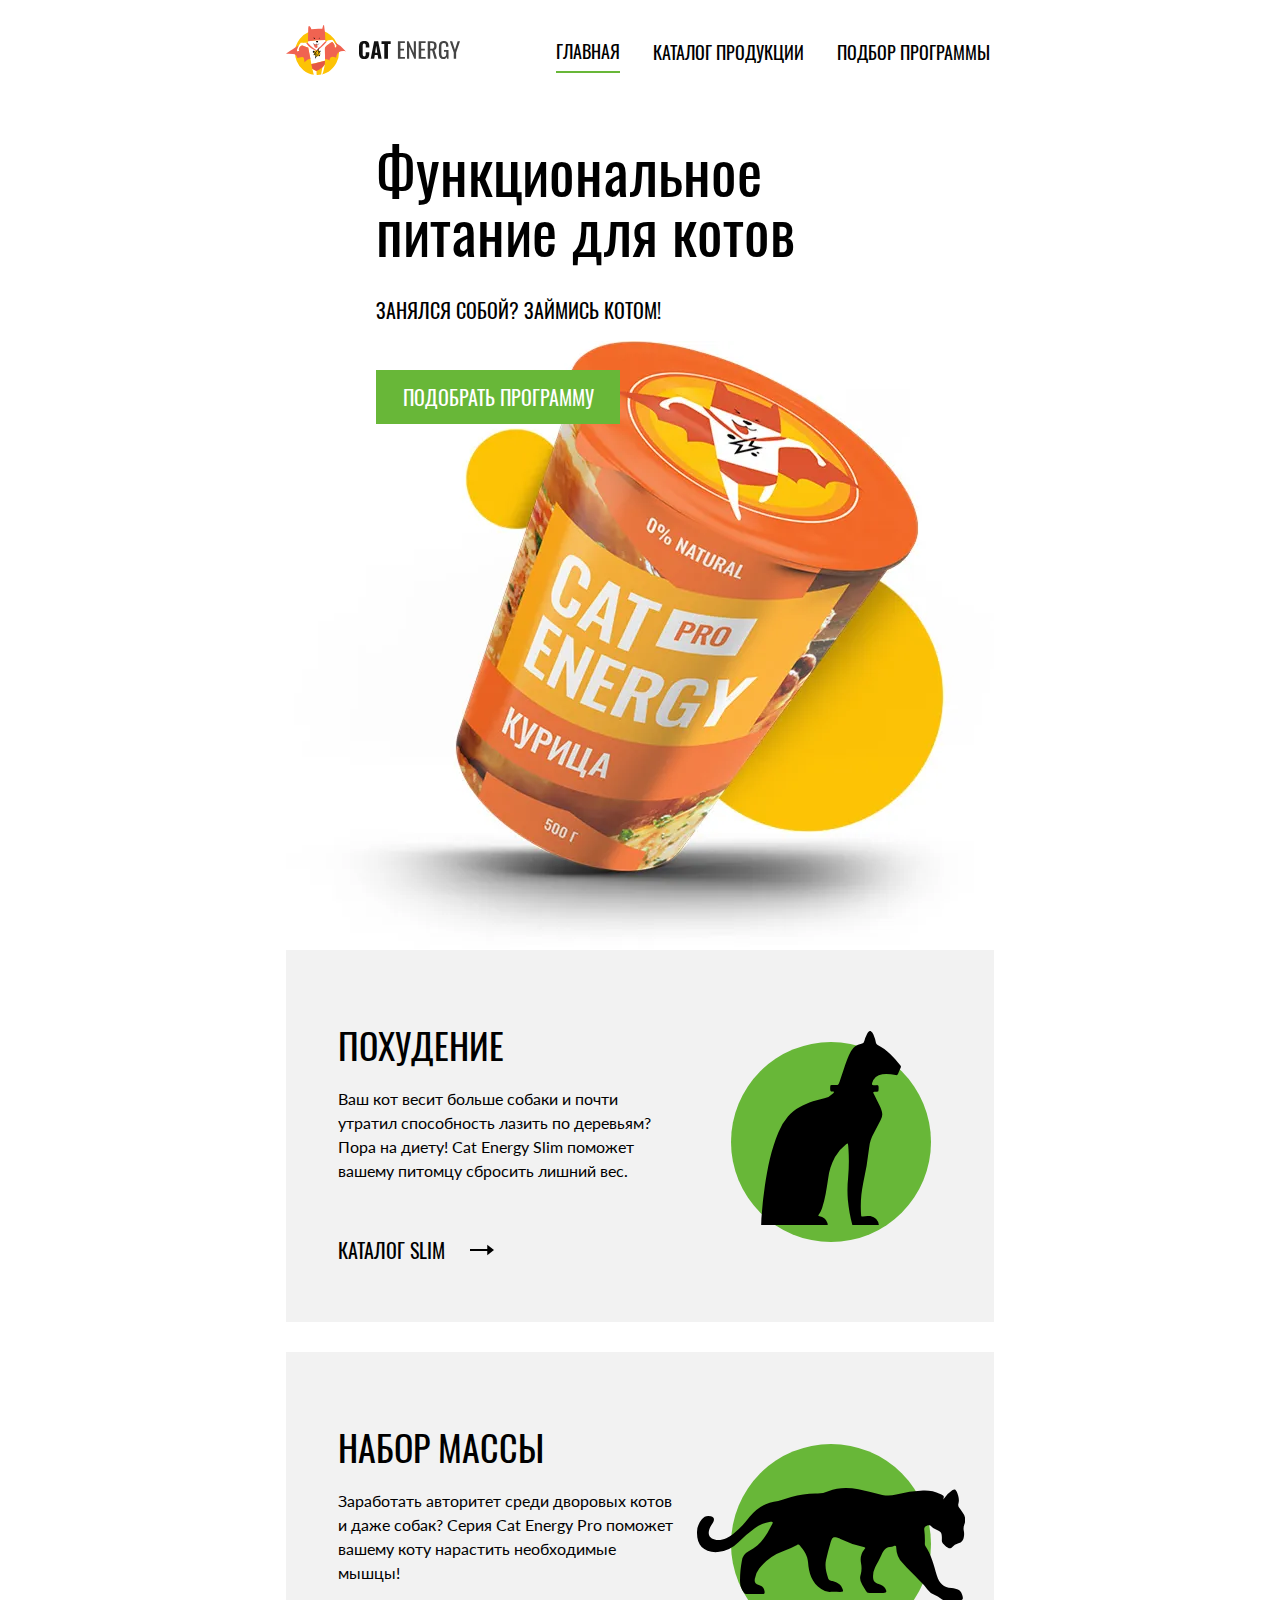
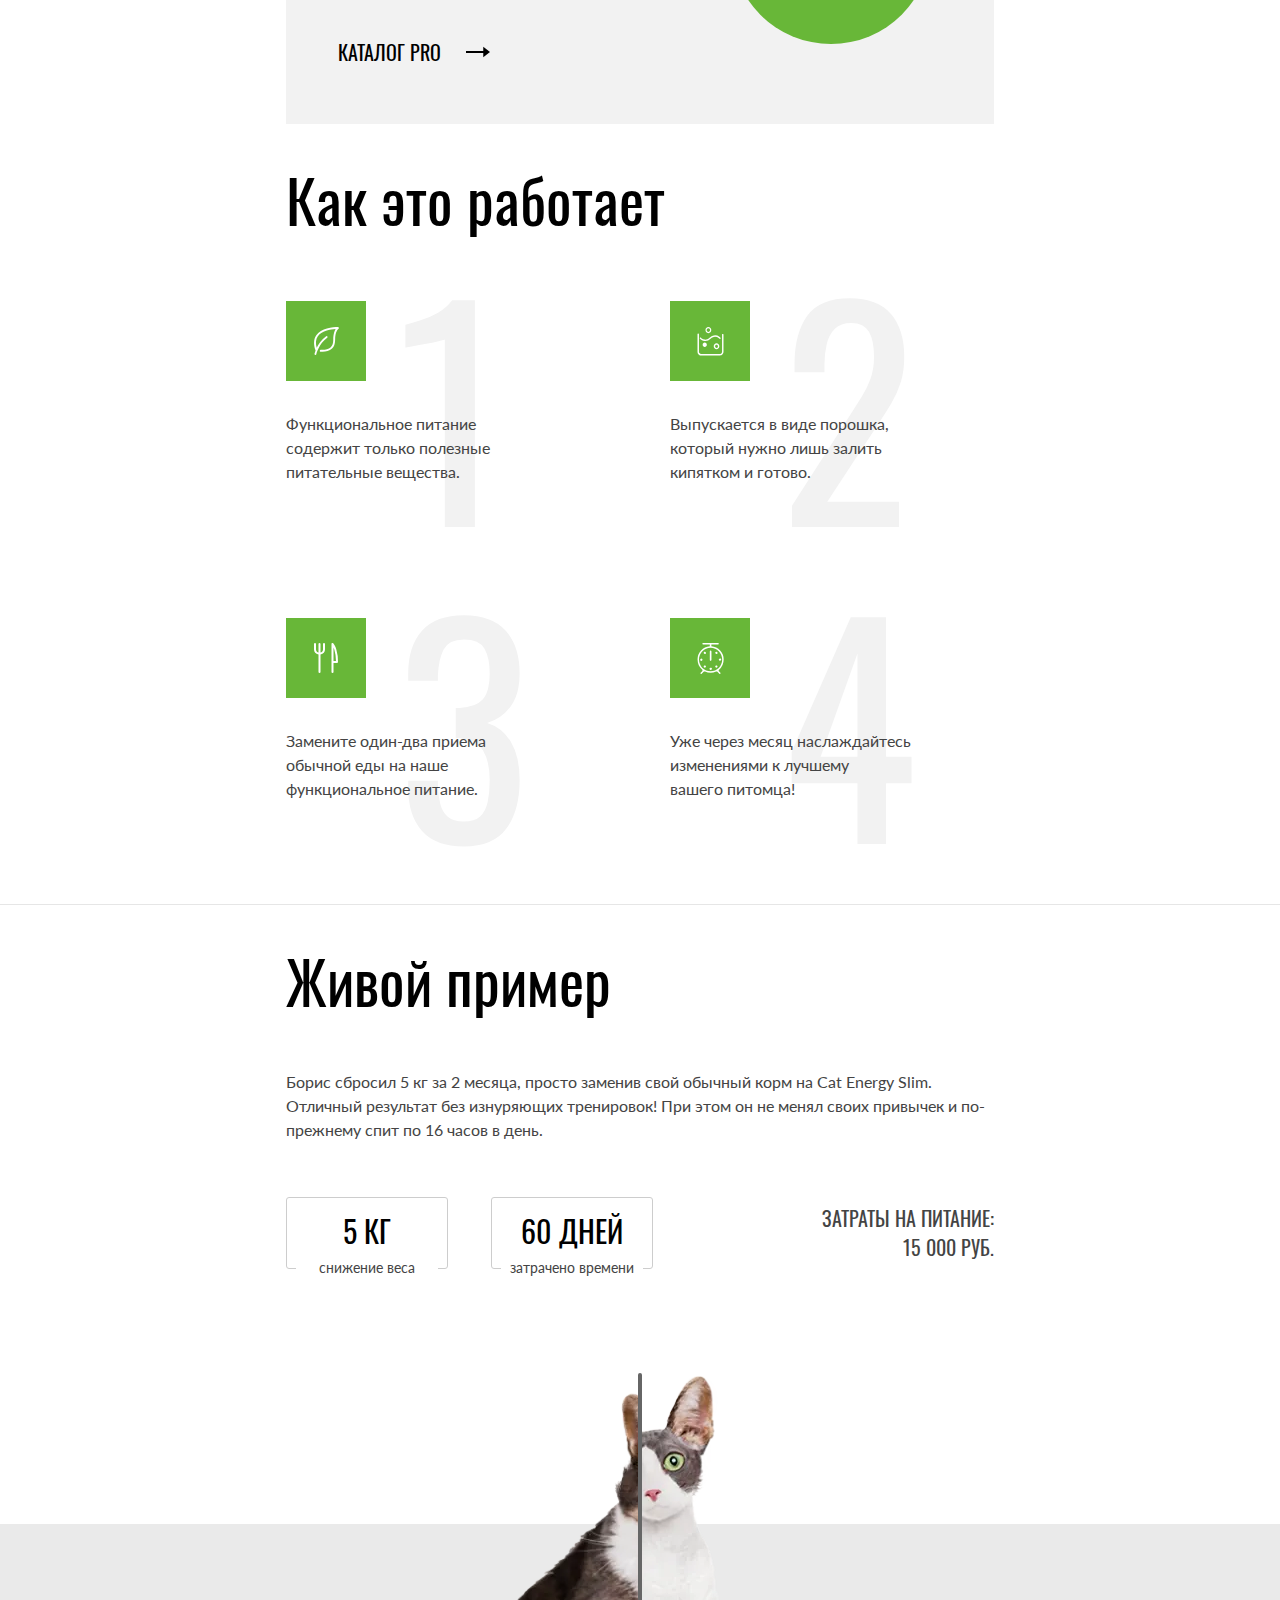
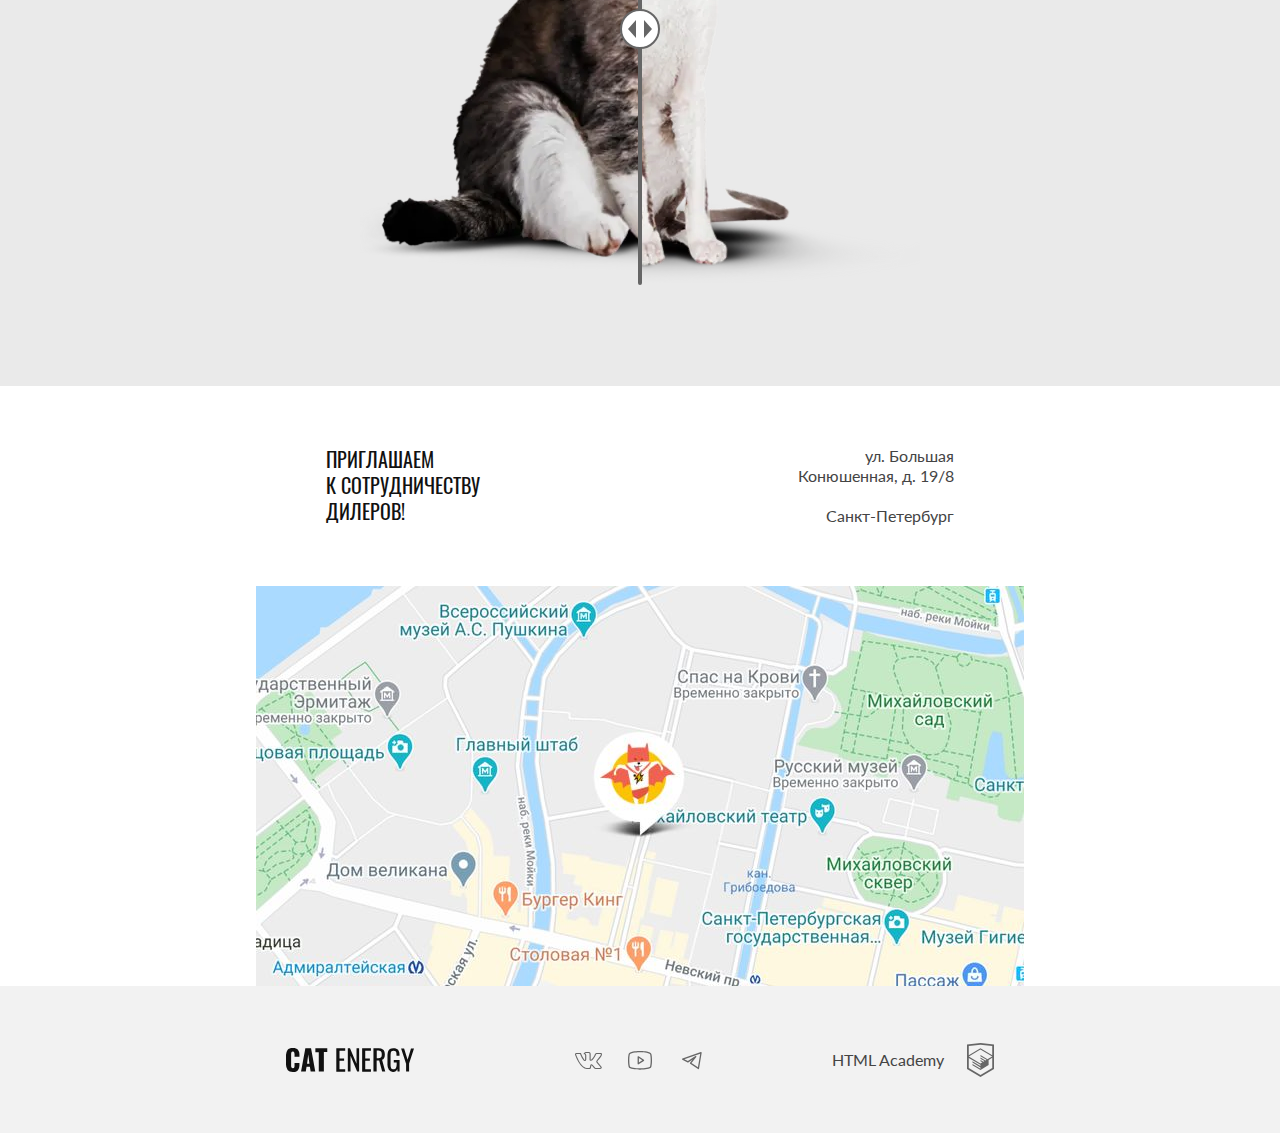
==== commit fb82081e: "Deploying to gh-pages from @ htmlacademy-adaptive/2325445-cat-energy-30@024256aff3b54aa3111f18e5a17f" ====
--- a/index.html
+++ b/index.html
@@ -1 +1 @@
-<!DOCTYPE html><html class="page" lang="ru"><head><meta charset="UTF-8"><title>Cat Energy - Главная</title><meta name="viewport" content="width=device-width,initial-scale=1"><link rel="stylesheet" href="styles/styles.css"><script src="scripts/index.js" defer="defer"></script><!-- favicons --><link rel="icon" href="favicon.ico"><link rel="icon" href="favicons/icon.svg" type="image/svg+xml"><link rel="apple-touch-icon" href="favicons/180.png"><link rel="manifest" href="manifest.webmanifest"></head><body class="page__body"><header class="header"><div class="header__wrapper"><div class="header__container container"><a class="header__logo" href="index.html" aria-current="page"><picture><source width="70" height="59" type="image/svg+xml" media="(min-width: 1440px)" srcset="images/logo-icon-desktop.svg"><source width="60" height="50" type="image/svg+xml" media="(min-width: 768px)" srcset="images/logo-icon-tablet.svg"><img class="header__logo-icon" src="images/logo-icon-mobile.svg" width="33" height="38" alt="Логотип компании."></picture><picture><source width="118" height="21" type="image/svg+xml" media="(min-width: 1440px)" srcset="images/logo-text-desktop.svg"><source width="101" height="18" type="image/svg+xml" media="(min-width: 768px)" srcset="images/logo-text-tablet.svg"><img class="header__logo-text" src="images/logo-text-mobile.svg" width="101" height="18" alt="Кэт Энерджи."></picture></a><nav class="nav nav--no-js"><button class="nav__toggle" type="button"><span class="visually-hidden">Открыть меню.</span></button><ul class="nav__list"><li class="nav__item"><a class="nav__link nav__link--current" href="index.html" aria-current="page">Главная</a></li><li class="nav__item"><a class="nav__link" href="catalog.html">Каталог продукции</a></li><li class="nav__item"><a class="nav__link" href="form.html">Подбор программы</a></li></ul></nav></div><h1 class="visually-hidden">Интернет-магазин диетического питания для котов "Кэт Энерджи".</h1><section class="promo"><div class="promo__container container"><h2 class="promo__title section-title">Функциональное питание для котов</h2><p class="promo__subtitle">Занялся собой? Займись котом!</p><div class="promo__img"><picture><source width="552" height="499" type="image/png" media="(min-width: 1440px)" srcset="images/promo-product-desktop@1x.png, images/promo-product-desktop@2x.png 2x"><source width="709" height="609" type="image/jpg" media="(min-width: 768px)" srcset="images/promo-product-tablet@1x.jpg, images/promo-product-tablet@2x.jpg 2x"><img src="images/promo-product-mobile@1x.png" srcset="images/promo-product-mobile@2x.png 2x" width="280" height="270" alt="Корм для котов Кэт Энерджи Про со вкусом курицы."></picture></div><a class="promo__button button button--primary" href="form.html">Подобрать программу</a></div></section></div></header><main class="main-container"><section class="programs"><div class="container"><h2 class="visually-hidden">Программы питания.</h2><ul class="programs__list"><li class="programs__item programs__item--slim"><h3 class="programs__title">Похудение</h3><p class="programs__desc">Ваш кот весит больше собаки и почти утратил способность лазить по деревьям? Пора на диету! Cat Energy Slim поможет вашему питомцу сбросить лишний вес.</p><a class="programs__link" href="catalog.html">Каталог Slim</a></li><li class="programs__item programs__item--strong"><h3 class="programs__title">Набор массы</h3><p class="programs__desc">Заработать авторитет среди дворовых котов и даже собак? Серия Cat Energy Pro поможет вашему коту нарастить необходимые мышцы!</p><a class="programs__link" href="catalog.html">Каталог Pro</a></li></ul></div></section><section class="features"><div class="container"><h2 class="features__title section-title">Как это работает</h2><ul class="features__list"><li class="features__item features__item--leaf"><p class="features__desc">Функциональное питание содержит только полезные питательные вещества.</p></li><li class="features__item features__item--water"><p class="features__desc">Выпускается в виде порошка, который нужно лишь залить кипятком и готово.</p></li><li class="features__item features__item--cutlery"><p class="features__desc">Замените один-два приема обычной еды на наше функциональное питание.</p></li><li class="features__item features__item--scales"><p class="features__desc">Уже через месяц наслаждайтесь изменениями к лучшему вашего&nbsp;питомца!</p></li></ul></div></section><section class="demo"><div class="demo__container container"><h2 class="demo__title section-title">Живой пример</h2><p class="demo__desc">Борис сбросил 5 кг за 2 месяца, просто заменив свой обычный корм на Cat Energy Slim. Отличный результат без&nbsp;изнуряющих тренировок! При этом он не менял своих привычек и по-прежнему спит по 16 часов в день.</p><div class="demo__wrapper"><dl class="demo__list"><div class="demo__item"><dt class="demo__key">Cнижение веса</dt><dd class="demo__value">5 кг</dd></div><div class="demo__item"><dt class="demo__key">Затрачено времени</dt><dd class="demo__value">60 дней</dd></div></dl><p class="demo__total">Затраты на питание: <span class="demo__price">15 000 руб.</span></p></div><div class="demo__slider demo-slider demo-slider--no-js" style="--control-position: 0.5"><picture><source width="560" height="512" type="image/png" media="(min-width: 768px)" srcset="images/cat-before-tablet@1x.png, images/cat-before-tablet@2x.png 2x"><img class="demo-slider__image demo-slider__image--before" src="images/cat-before-mobile@1x.png" srcset="images/cat-before-mobile@2x.png 2x" width="280" height="256" alt="Толстый серо-белый кот с разным цветом глаз - желтым и зеленым."></picture><button class="demo-slider__control" type="button"><span class="visually-hidden">Ползунок. Кот до и после.</span></button><picture><source width="560" height="512" type="image/png" media="(min-width: 768px)" srcset="images/cat-after-tablet@1x.png, images/cat-after-tablet@2x.png 2x"><img class="demo-slider__image demo-slider__image--after" src="images/cat-after-mobile@1x.png" srcset="images/cat-after-mobile@2x.png 2x" width="280" height="256" alt="Худой серо-белый кот с разным цветом глаз - желтым и зеленым."></picture></div></div></section><section class="location"><div class="location__wrapper"><h2 class="visually-hidden">Где нас найти.</h2><p class="location__title">Приглашаем к&nbsp;сотрудничеству дилеров!</p><address class="location__address"><p>ул. Большая Конюшенная, д. 19/8</p><p>Санкт-Петербург</p></address></div><div class="location__map-container"><iframe class="location__map" src="https://www.google.com/maps/embed?pb=!1m18!1m12!1m3!1d999.3018527820329!2d30.321757256926784!3d59.93871783729141!2m3!1f0!2f0!3f0!3m2!1i1024!2i768!4f13.1!3m3!1m2!1s0x4696310fca145cc1%3A0x42b32648d8238007!2sBolshaya%20Konyushennaya%20St%2C%2019%2F8%2C%20Sankt-Peterburg%2C%20191186!5e0!3m2!1sen!2sru!4v1705253630885!5m2!1sen!2sru" loading="lazy" referrerpolicy="no-referrer-when-downgrade" title="Офис компании по адресу улица Большая Конюшенная, 19/8, Санкт-Петербург"></iframe></div></section></main><footer class="footer"><div class="footer__container container"><a class="footer__logo" href="index.html" aria-current="page"><span class="visually-hidden">Логотип компании - Кэт Энерджи.</span> <svg width="128" height="24"><use href="images/icons/stack.svg#footer-logo"></use></svg></a><section class="footer__socials"><h2 class="visually-hidden">Мы в социальных сетях.</h2><ul class="socials"><li class="socials__item"><a class="socials__link socials__link--vk" href="https://vk.com/htmlacademy"><span class="visually-hidden">ВКонтакте.</span></a></li><li class="socials__item"><a class="socials__link socials__link--youtube" href="https://www.youtube.com/user/htmlacademyru"><span class="visually-hidden" lang="en">YouTube.</span></a></li><li class="socials__item"><a class="socials__link socials__link--telegram" href="https://t.me/htmlacademy"><span class="visually-hidden">Телеграм.</span></a></li></ul></section><section class="footer__credits"><h2 class="visually-hidden">Авторы сайта.</h2><a class="footer__credits-link" href="https://htmlacademy.ru/intensive/adaptive"><p class="footer__credits-text">HTML Academy</p><svg class="footer__credits-logo" width="27" height="34"><use href="images/icons/stack.svg#academy-logo"></use></svg></a></section></div></footer></body></html>+<!DOCTYPE html><html class="page" lang="ru"><head><meta charset="UTF-8"><title>Cat Energy - Главная</title><meta name="viewport" content="width=device-width,initial-scale=1"><link rel="stylesheet" href="styles/styles.css"><script src="scripts/index.js" defer="defer"></script><!-- favicons --><link rel="icon" href="favicon.ico"><link rel="icon" href="favicons/icon.svg" type="image/svg+xml"><link rel="apple-touch-icon" href="favicons/180.png"><link rel="manifest" href="manifest.webmanifest"><link rel="preload" href="fonts/lato/Lato-Regular.woff2" type="font/woff2" as="font" crossorigin="anonymous"><link rel="preload" href="fonts/oswald/oswaldregular.woff2" type="font/woff2" as="font" crossorigin="anonymous"></head><body class="page__body"><header class="header"><div class="header__wrapper"><div class="header__container container"><a class="header__logo" href="index.html" aria-current="page"><picture><source width="70" height="59" type="image/svg+xml" media="(min-width: 1440px)" srcset="images/logo-icon-desktop.svg"><source width="60" height="50" type="image/svg+xml" media="(min-width: 768px)" srcset="images/logo-icon-tablet.svg"><img class="header__logo-icon" src="images/logo-icon-mobile.svg" width="33" height="38" alt="Логотип компании."></picture><picture><source width="118" height="21" type="image/svg+xml" media="(min-width: 1440px)" srcset="images/logo-text-desktop.svg"><source width="101" height="18" type="image/svg+xml" media="(min-width: 768px)" srcset="images/logo-text-tablet.svg"><img class="header__logo-text" src="images/logo-text-mobile.svg" width="101" height="18" alt="Кэт Энерджи."></picture></a><!-- модификатор no-js - вариант без js, модификатор closed - меню закрыто, модификатор opened - меню открыто --><nav class="nav nav--no-js"><button class="nav__toggle" type="button"><span class="visually-hidden">Открыть меню.</span></button><ul class="nav__list"><li class="nav__item"><a class="nav__link nav__link--current" href="index.html" aria-current="page">Главная</a></li><li class="nav__item"><a class="nav__link" href="catalog.html">Каталог продукции</a></li><li class="nav__item"><a class="nav__link" href="form.html">Подбор программы</a></li></ul></nav></div><h1 class="visually-hidden">Интернет-магазин диетического питания для котов "Кэт Энерджи".</h1><section class="promo"><div class="promo__container container"><h2 class="promo__title section-title">Функциональное питание для котов</h2><p class="promo__subtitle">Занялся собой? Займись котом!</p><div class="promo__img"><picture><source width="552" height="499" type="image/webp" media="(min-width: 1440px)" srcset="images/promo-product-desktop@1x.webp, images/promo-product-desktop@2x.webp 2x"><source width="709" height="609" type="image/webp" media="(min-width: 768px)" srcset="images/promo-product-tablet@1x.webp, images/promo-product-tablet@2x.webp 2x"><source width="280" height="270" type="image/webp" srcset="images/promo-product-mobile@1x.webp, images/promo-product-mobile@2x.webp 2x"><source width="552" height="499" type="image/png" media="(min-width: 1440px)" srcset="images/promo-product-desktop@1x.png, images/promo-product-desktop@2x.png 2x"><source width="709" height="609" type="image/jpg" media="(min-width: 768px)" srcset="images/promo-product-tablet@1x.jpg, images/promo-product-tablet@2x.jpg 2x"><img src="images/promo-product-mobile@1x.png" srcset="images/promo-product-mobile@2x.png 2x" width="280" height="270" alt="Корм для котов Кэт Энерджи Про со вкусом курицы."></picture></div><!-- для всех кнопок - модификатор disabled для отключения --> <a class="promo__button button button--primary" href="form.html">Подобрать программу</a></div></section></div></header><main class="main-container"><section class="programs"><div class="container"><h2 class="visually-hidden">Программы питания.</h2><ul class="programs__list"><li class="programs__item programs__item--slim"><h3 class="programs__title">Похудение</h3><p class="programs__desc">Ваш кот весит больше собаки и почти утратил способность лазить по деревьям? Пора на диету! Cat Energy Slim поможет вашему питомцу сбросить лишний вес.</p><a class="programs__link" href="catalog.html">Каталог Slim</a></li><li class="programs__item programs__item--strong"><h3 class="programs__title">Набор массы</h3><p class="programs__desc">Заработать авторитет среди дворовых котов и даже собак? Серия Cat Energy Pro поможет вашему коту нарастить необходимые мышцы!</p><a class="programs__link" href="catalog.html">Каталог Pro</a></li></ul></div></section><section class="features"><div class="container"><h2 class="features__title section-title">Как это работает</h2><ul class="features__list"><li class="features__item features__item--leaf"><p class="features__desc">Функциональное питание содержит только полезные питательные вещества.</p></li><li class="features__item features__item--water"><p class="features__desc">Выпускается в виде порошка, который нужно лишь залить кипятком и готово.</p></li><li class="features__item features__item--cutlery"><p class="features__desc">Замените один-два приема обычной еды на наше функциональное питание.</p></li><li class="features__item features__item--scales"><p class="features__desc">Уже через месяц наслаждайтесь изменениями к лучшему вашего&nbsp;питомца!</p></li></ul></div></section><section class="demo"><div class="demo__container container"><h2 class="demo__title section-title">Живой пример</h2><p class="demo__desc">Борис сбросил 5 кг за 2 месяца, просто заменив свой обычный корм на Cat Energy Slim. Отличный результат без&nbsp;изнуряющих тренировок! При этом он не менял своих привычек и по-прежнему спит по 16 часов в день.</p><div class="demo__wrapper"><dl class="demo__list"><div class="demo__item"><dt class="demo__key">Cнижение веса</dt><dd class="demo__value">5 кг</dd></div><div class="demo__item"><dt class="demo__key">Затрачено времени</dt><dd class="demo__value">60 дней</dd></div></dl><p class="demo__total">Затраты на питание: <span class="demo__price">15 000 руб.</span></p></div><!-- модификатор no-js - вариант без js, удаляется при работающем JS --><div class="demo__slider demo-slider demo-slider--no-js" style="--control-position: 0.5"><picture><source width="560" height="512" type="image/webp" media="(min-width: 768px)" srcset="images/cat-before-tablet@1x.webp, images/cat-before-tablet@2x.webp 2x"><source width="280" height="256" type="image/webp" srcset="images/cat-before-mobile@1x.webp, images/cat-before-mobile@2x.webp 2x"><source width="560" height="512" type="image/png" media="(min-width: 768px)" srcset="images/cat-before-tablet@1x.png, images/cat-before-tablet@2x.png 2x"><img class="demo-slider__image demo-slider__image--before" src="images/cat-before-mobile@1x.png" srcset="images/cat-before-mobile@2x.png 2x" width="280" height="256" alt="Толстый серо-белый кот с разным цветом глаз - желтым и зеленым."></picture><button class="demo-slider__control" type="button"><span class="visually-hidden">Ползунок. Кот до и после.</span></button><picture><source width="560" height="512" type="image/webp" media="(min-width: 768px)" srcset="images/cat-after-tablet@1x.webp, images/cat-after-tablet@2x.webp 2x"><source width="280" height="256" type="image/webp" srcset="images/cat-after-mobile@1x.webp, images/cat-after-mobile@2x.webp 2x"><source width="560" height="512" type="image/png" media="(min-width: 768px)" srcset="images/cat-after-tablet@1x.png, images/cat-after-tablet@2x.png 2x"><img class="demo-slider__image demo-slider__image--after" src="images/cat-after-mobile@1x.png" srcset="images/cat-after-mobile@2x.png 2x" width="280" height="256" alt="Худой серо-белый кот с разным цветом глаз - желтым и зеленым."></picture></div></div></section><section class="location"><div class="location__wrapper"><h2 class="visually-hidden">Где нас найти.</h2><p class="location__title">Приглашаем к&nbsp;сотрудничеству дилеров!</p><address class="location__address"><p>ул. Большая Конюшенная, д. 19/8</p><p>Санкт-Петербург</p></address></div><div class="location__map-container"><iframe class="location__map" src="https://www.google.com/maps/embed?pb=!1m18!1m12!1m3!1d999.3018527820329!2d30.321757256926784!3d59.93871783729141!2m3!1f0!2f0!3f0!3m2!1i1024!2i768!4f13.1!3m3!1m2!1s0x4696310fca145cc1%3A0x42b32648d8238007!2sBolshaya%20Konyushennaya%20St%2C%2019%2F8%2C%20Sankt-Peterburg%2C%20191186!5e0!3m2!1sen!2sru!4v1705253630885!5m2!1sen!2sru" loading="lazy" referrerpolicy="no-referrer-when-downgrade" title="Офис компании по адресу улица Большая Конюшенная, 19/8, Санкт-Петербург"></iframe></div></section></main><footer class="footer"><div class="footer__container container"><a class="footer__logo" href="index.html" aria-current="page"><span class="visually-hidden">Логотип компании - Кэт Энерджи.</span> <svg width="128" height="24"><use href="images/icons/stack.svg#footer-logo"></use></svg></a><section class="footer__socials"><h2 class="visually-hidden">Мы в социальных сетях.</h2><ul class="socials"><li class="socials__item"><a class="socials__link socials__link--vk" href="https://vk.com/htmlacademy"><span class="visually-hidden">ВКонтакте.</span></a></li><li class="socials__item"><a class="socials__link socials__link--youtube" href="https://www.youtube.com/user/htmlacademyru"><span class="visually-hidden" lang="en">YouTube.</span></a></li><li class="socials__item"><a class="socials__link socials__link--telegram" href="https://t.me/htmlacademy"><span class="visually-hidden">Телеграм.</span></a></li></ul></section><section class="footer__credits"><h2 class="visually-hidden">Авторы сайта.</h2><a class="footer__credits-link" href="https://htmlacademy.ru/intensive/adaptive"><p class="footer__credits-text">HTML Academy</p><svg class="footer__credits-logo" width="27" height="34"><use href="images/icons/stack.svg#academy-logo"></use></svg></a></section></div></footer></body></html>--- a/styles/styles.css
+++ b/styles/styles.css
@@ -0,0 +1 @@
+@charset "UTF-8";@font-face{font-family:"Lato";font-weight:400;font-style:normal;font-display:swap;src:url(../fonts/lato/Lato-Regular.woff2)format("woff2")}@font-face{font-family:"Oswald";font-weight:400;font-style:normal;font-display:swap;src:url(../fonts/oswald/oswaldregular.woff2)format("woff2")}*,::after,::before{box-sizing:border-box}img{max-width:100%;object-fit:cover}.visually-hidden{position:absolute;width:1px;height:1px;margin:-1px;padding:0;border:0;clip:rect(0 0 0 0);overflow:hidden}.container{margin:0 auto;width:280px}@media (min-width:768px){.container{width:708px}}@media (min-width:1440px){.container{width:1220px}}.section-title{margin:0;font-family:"Oswald","Tahoma",sans-serif;font-size:36px;font-weight:400;line-height:36px}@media (min-width:768px){.section-title{font-size:60px;line-height:60px}}.title-strikethrough{position:relative;margin:0;font-family:"Oswald","Tahoma",sans-serif;font-size:24px;font-weight:400;line-height:26px;color:#000}@media (min-width:768px){.title-strikethrough{font-size:36px;line-height:36px}}.title-strikethrough span{z-index:1;display:inline-block;padding:0 20px;background-color:#fff}@media (min-width:768px){.title-strikethrough span{padding:0 40px}}.title-strikethrough::after{content:"";position:absolute;top:15px;left:calc(50% - 50vw);width:100vw;height:2px;z-index:-1;background-color:#68b738}@media (min-width:768px){.title-strikethrough::after{top:22px}}@media (min-width:1440px){.title-strikethrough::after{top:23px}}.button{transition:background-color .2s ease-in,color .2s ease-in;display:inline-block;padding:10px 22px;font-family:"Oswald","Tahoma",sans-serif;font-size:16px;line-height:20px;color:#fff;text-align:center;text-decoration:none;text-transform:uppercase;background-color:#68b738;border:0;cursor:pointer}.button:hover{background-color:#5eaa2f}.button:active{color:rgba(255,255,255,.3)}.button:focus-visible{outline:2px solid #000}.button--disabled,.button:disabled{pointer-events:none;opacity:.3}@media (min-width:768px){.button{padding:14px 26px;font-size:20px;line-height:26px}}.button--secondary{color:#444;background-color:#f2f2f2}.button--secondary:hover{background-color:#ebebeb}.button--secondary:active{color:#444}.page,.page__body{height:100%;min-height:100%}.page__body{display:flex;flex-direction:column;margin:0;font-family:"Lato","Verdana",sans-serif;font-size:14px;line-height:18px;color:#444;background-color:#fff}@media (min-width:768px){.page__body{font-size:16px;line-height:24px}}.header{position:relative;font-family:"Oswald","Tahoma",sans-serif;color:#000}@media (min-width:1440px){.header__wrapper{position:relative;background-image:linear-gradient(rgba(104,183,56,.85),rgba(104,183,56,.85));background-repeat:no-repeat;background-size:50%auto;background-position:right 0;overflow:hidden}.header__wrapper::before{content:"";z-index:-1;position:absolute;top:0;left:50%;display:block;width:100%;height:100%;background-color:#3e3d41;background-image:-webkit-image-set(url(../images/promo-bg-desktop@1x.jpg)1x,url(../images/promo-bg-desktop@2x.jpg)2x);background-image:image-set(url(../images/promo-bg-desktop@1x.jpg)1x,url(../images/promo-bg-desktop@2x.jpg)2x);background-repeat:no-repeat;background-size:auto 100%}}.header__container{position:relative;display:grid;grid-template-columns:auto auto;justify-content:space-between;align-items:center;column-gap:50px;padding-top:13px;padding-bottom:14px}@media (min-width:768px){.header__container{align-items:start;padding:25px 4px 25px 0}}@media (min-width:1440px){.header__container{grid-template-columns:auto 50%;padding:55px 0}}.header__logo{transition:opacity .2s ease-in;flex-shrink:0;display:grid;grid-template-columns:repeat(2,auto);align-items:center;gap:56px;text-decoration:none}.header__logo:focus-visible{outline:2px solid #000}@media (min-width:768px){.header__logo{gap:13px}.header__logo:hover{opacity:.8}.header__logo:active{opacity:.6}}@media (min-width:1440px){.header__logo{gap:14px}}.header__logo-icon,.header__logo-text{transition:opacity .2s ease-in;display:block}.header__logo-icon:hover,.header__logo-text:hover{opacity:.8}.header__logo-icon:active,.header__logo-text:active{opacity:.6}@media (min-width:768px){.header__logo-icon:active,.header__logo-icon:hover,.header__logo-text:active,.header__logo-text:hover{opacity:1}}.nav--closed .nav__list{display:none}@media (min-width:768px){.nav--closed .nav__list{display:flex}}.nav--opened .nav__list{display:flex}.nav--no-js{grid-column:1/-1}@media (min-width:768px){.nav--no-js{grid-column:auto}}.nav--no-js .nav__list{position:relative;left:unset;bottom:-14px;transform:none;display:flex;width:100%}@media (min-width:768px){.nav--no-js .nav__list{bottom:0}}.nav--no-js .nav__item:last-of-type{border-bottom:none}.nav--no-js .nav__toggle,.nav__list{display:none}.nav__list{margin:0;padding:0;list-style:none;z-index:1;position:absolute;left:50%;bottom:0;transform:translate(-50vw,100%);flex-direction:column;width:100vw;background-color:#fff}@media (min-width:768px){.nav__list{position:static;transform:none;display:flex;flex-direction:row;flex-wrap:wrap;justify-content:end;align-items:center;column-gap:33px;padding-top:6px;width:auto;background-color:unset}}@media (min-width:1440px){.nav__list{padding-top:10px}}.nav__toggle{transition:opacity .2s ease-in,transform .2s ease-in;position:relative;display:block;padding:0;width:24px;height:24px;background-color:unset;background-image:linear-gradient(#000,#000);background-size:100% 2px;background-repeat:no-repeat;background-position:center;border:0}.nav__toggle::after,.nav__toggle::before{content:"";position:absolute;left:0;display:block;width:100%;height:2px;background-color:#000;transition:.2s ease-in}.nav__toggle::before{top:3px}.nav__toggle::after{bottom:3px}.nav__toggle:hover{opacity:.6}.nav__toggle:active{opacity:.3}.nav__toggle:focus-visible{outline:2px solid #000;outline-offset:2px}@media (min-width:768px){.nav__toggle{display:none}}.nav--opened .nav__toggle{background-size:0 2px}.nav--opened .nav__toggle::before{top:11px;transform:rotate(46.64deg)}.nav--opened .nav__toggle::after{bottom:11px;transform:rotate(-46.64deg)}.nav__item{border-top:1px solid #e6e6e6}.nav__item:last-of-type{border-bottom:1px solid #e6e6e6}@media (min-width:768px){.nav__item{max-width:170px;border:0}.nav__item:last-of-type{border:0}}.nav__link{transition:opacity .2s ease-in;display:block;padding:22px 20px 23px;font-family:"Oswald","Tahoma",sans-serif;font-size:20px;line-height:20px;color:#000;text-align:center;text-decoration:none;text-transform:uppercase}.nav__link:hover{opacity:.6}.nav__link:active{opacity:.3}.nav__link:focus-visible{outline:2px solid #000}@media (min-width:768px){.nav__link{padding:8px 0;font-size:18px;line-height:24px}}@media (min-width:1440px){.nav__link{padding:6px 0;font-size:20px;line-height:30px;color:#fff}}.nav__link--current{pointer-events:none}@media (min-width:768px){.nav__link--current{border-bottom:2px solid #68b738}}@media (min-width:1440px){.nav__link--current{border-color:currentColor}.nav__list--inner .nav__link{color:#000}.nav__list--inner .nav__link--current{border-color:#68b738}}.main-container{flex-grow:1}.main-container--inner{border-top:1px solid #d9d9d9}@media (min-width:768px){.main-container--inner{border:0}}.promo,.promo::before{background-repeat:no-repeat;background-size:cover}.promo{position:relative;padding-top:27px;padding-bottom:20px;font-family:"Oswald","Tahoma",sans-serif;color:#fff;text-align:center;background-image:linear-gradient(rgba(104,183,56,.85) 302px,transparent 302px)}.promo::before{content:"";z-index:-1;position:absolute;top:0;display:block;width:100%;height:302px;background-color:#3e3d41;background-image:-webkit-image-set(url(../images/promo-bg-mobile@1x.jpg)1x,url(../images/promo-bg-mobile@2x.jpg)2x);background-image:image-set(url(../images/promo-bg-mobile@1x.jpg)1x,url(../images/promo-bg-mobile@2x.jpg)2x);background-position:center}@media (min-width:768px){.promo::before{background-color:unset;background-image:none}.promo{padding-top:40px;padding-bottom:15px;color:#000;text-align:left;background-image:none}}@media (min-width:1440px){.promo{padding-top:55px;padding-bottom:40px}}@media (min-width:768px){.promo__container{position:relative;min-height:780px;padding-left:90px}}@media (min-width:1440px){.promo__container{min-height:430px;padding-left:80px}}.promo__title{margin-bottom:25px}@media (min-width:768px){.promo__title{margin-bottom:40px;max-width:420px;overflow-wrap:break-word}}.promo__subtitle{margin:0 0 29px;line-height:14px;text-transform:uppercase}@media (min-width:768px){.promo__subtitle{margin-bottom:50px;font-size:20px;line-height:20px}}@media (min-width:1440px){.promo__subtitle{max-width:420px;margin-bottom:52px}}.footer__logo img,.promo__img{display:block}@media (min-width:768px){.promo__img{z-index:-1;position:absolute;left:0;bottom:-35px}}@media (min-width:1440px){.promo__img{z-index:0;left:447px;top:-81px}}.promo__button{width:100%}@media (min-width:768px){.promo__button{width:244px}}.programs{padding-bottom:10px}@media (min-width:768px){.programs{padding:15px 0}}@media (min-width:1440px){.programs{padding:82px 0 41px}}.programs__list{margin:0;padding:0;list-style:none;display:grid;grid-template-columns:auto;gap:20px}@media (min-width:768px){.programs__list{gap:30px}}@media (min-width:1440px){.programs__list{grid-template-columns:repeat(2,1fr);gap:40px 80px}}.programs__item{display:grid;grid-template-columns:50px 1fr;column-gap:20px;padding:24px 20px 18px;background-color:#f2f2f2}.programs__item::after,.programs__item::before{content:"";box-sizing:content-box;grid-area:1/1/2/2;display:block;width:50px;height:50px}.programs__item::before{border-radius:50%;background-color:#68b738}.programs__item::after{margin:-10px;padding:10px;background-repeat:no-repeat;background-position:center}.programs__item--slim::after{background-image:url(../images/icons/stack.svg#cat-slim);background-size:36px 53px;background-position-y:5px}.programs__item--strong::after{background-image:url(../images/icons/stack.svg#cat-strong);background-size:67px 28px}@media (min-width:768px){.programs__item{grid-template-columns:1fr 200px;column-gap:53px;padding:77px 63px 53px 52px}.programs__item::before{grid-area:1/2/4/3;width:200px;height:200px;margin-top:15px}.programs__item::after{grid-area:1/2/4/3;width:200px;height:200px;padding:35px;margin:-35px}.programs__item--slim::after{background-size:140px 194px;background-position-y:39px}.programs__item--strong::after{background-size:268px 112px;background-position-y:94px}}@media (min-width:1440px){.programs__item{grid-template-columns:100px 1fr;column-gap:62px;padding:47px 61px 55px 52px}.programs__item::before{grid-area:1/1/2/2;width:100px;height:100px;margin-top:0}.programs__item::after{grid-area:1/1/2/2;width:100px;height:100px;padding:20px;margin:-20px}.programs__item--slim::after{background-size:70px 97px;background-position-y:14px}.programs__item--strong::after{background-size:134px 56px;background-position:1px 40px}}.programs__title{margin:6px 0 29px;font-family:"Oswald","Tahoma",sans-serif;font-size:24px;font-weight:400;line-height:37px;color:#000;text-transform:uppercase}@media (min-width:768px){.programs__title{margin-top:0;margin-bottom:24px;font-size:36px;line-height:36px}}@media (min-width:1440px){.programs__title{margin-top:30px;margin-bottom:73px}}.programs__desc{grid-column:1/-1;margin:0 0 15px;padding-bottom:22px;border-bottom:1px solid #d9d9d9}@media (min-width:768px){.programs__desc{grid-column:1/2;margin-bottom:48px;padding-bottom:0;color:#000;border-bottom:none}}@media (min-width:1440px){.programs__desc{grid-column:1/-1;margin-bottom:23px}}.programs__link{transition:opacity .2s ease-in;grid-column:1/-1;display:flex;flex-wrap:nowrap;gap:17px;align-items:center;padding:4px 0;width:max-content;font-family:"Oswald","Tahoma",sans-serif;font-size:16px;font-weight:400;line-height:16px;color:#000;text-transform:uppercase;text-decoration:none}.programs__link::after{-webkit-mask-image:url(../images/icons/stack.svg#arrow-right);mask-image:url(../images/icons/stack.svg#arrow-right);-webkit-mask-repeat:no-repeat;mask-repeat:no-repeat;-webkit-mask-size:100% 100%;mask-size:100% 100%;-webkit-mask-position:-8px 0;mask-position:-8px 0;transition:mask-position .2s ease-in;transition:mask-position .2s ease-in,-webkit-mask-position .2s ease-in;background-color:currentColor;content:"";display:block;width:32px;height:12px}.programs__link:hover::after{-webkit-mask-position:0 0;mask-position:0 0}.programs__link:active{opacity:.3}.programs__link:focus-visible{outline:2px solid #000}@media (min-width:768px){.programs__link{grid-column:1/2;gap:25px;font-size:20px;line-height:30px}}@media (min-width:1440px){.programs__link{grid-column:1/-1}}.features{padding-top:10px;padding-bottom:49px}@media (min-width:768px){.features{padding-top:30px;padding-bottom:46px;border-bottom:1px solid #e6e6e6}}@media (min-width:1440px){.features{border-bottom:none}}.features__title{padding-bottom:40px;line-height:40px;color:#000}@media (min-width:768px){.features__title{padding-bottom:32px;line-height:60px}}.features__list{margin:0;padding:0;list-style:none;display:grid;grid-template-columns:auto;gap:20px}@media (min-width:768px){.features__list{grid-template-columns:repeat(2,1fr);grid-template-rows:auto 1fr;gap:37px 59px}}@media (min-width:1440px){.features__list{grid-template-columns:repeat(4,1fr);grid-template-rows:auto;gap:37px 74px;margin-right:-4px}}.features__item{display:grid;grid-template-columns:auto 1fr;gap:20px;counter-increment:features}.features__item::before{content:"";display:block;width:60px;height:60px;background-color:#68b738;background-size:30px 32px;background-repeat:no-repeat;background-position:center}.features__item--leaf::before{background-image:url(../images/icons/stack.svg#leaf)}.features__item--water::before{background-image:url(../images/icons/stack.svg#water)}.features__item--cutlery::before{background-image:url(../images/icons/stack.svg#cutlery)}.features__item--scales::before{background-image:url(../images/icons/stack.svg#scales)}@media (min-width:768px){.features__item{grid-template:min-content 1fr/min-content 1fr;gap:31px}.features__item::before{margin-top:40px;width:80px;height:80px}.features__item::after{content:counter(features);z-index:-1;grid-area:1/2/3/3;display:block;width:min-content;height:100%;font-family:"Oswald","Tahoma",sans-serif;font-size:280px;line-height:280px;color:#f2f2f2}}@media (min-width:1440px){.features__item::before{grid-area:1/1/2/2}.features__item::after{grid-area:1/1/3/3;justify-self:end}.features__item:is(:first-of-type)::after{margin-right:25px}}.features__desc{margin:2px 0 0}@media (min-width:768px){.features__desc{max-width:250px;margin-top:0;grid-area:2/1/3/3}}.demo{padding-top:25px;padding-bottom:40px;background-image:linear-gradient(#eaeaea,#eaeaea)}@media (min-width:768px){.demo{padding-top:45px;padding-bottom:101px;background-position:left 0 bottom 0;background-size:100% 462px;background-repeat:no-repeat}}@media (min-width:1440px){.demo{padding-top:23px;padding-bottom:75px;background-image:linear-gradient(#f2f2f2,#f2f2f2)}}.demo__container{display:grid}@media (min-width:1440px){.demo__container{grid-template-columns:1fr auto;column-gap:90px}}.demo__title{margin-bottom:40px;line-height:40px;color:#000}@media (min-width:768px){.demo__title{margin-bottom:60px;line-height:60px}}@media (min-width:1440px){.demo__title{margin-bottom:146px}}.demo__desc{margin:0 0 20px}@media (min-width:768px){.demo__desc{margin-bottom:55px}}@media (min-width:1440px){.demo__desc{grid-column:1/2;margin-bottom:69px;max-width:465px}}.demo__wrapper{display:flex;flex-direction:column;align-items:center;gap:20px;margin-bottom:20px}@media (min-width:768px){.demo__wrapper{flex-direction:row;gap:43px;justify-content:space-between;margin-bottom:90px}}@media (min-width:1440px){.demo__wrapper{flex-direction:column;align-items:start;gap:46px;grid-column:1/2;margin-bottom:0}}.demo__list{display:grid;grid-template-columns:repeat(2,124px);gap:32px;margin:0}@media (min-width:768px){.demo__list{grid-template-columns:repeat(2,162px);gap:43px}}.demo__item{position:relative;margin-bottom:14px;padding:13px 10px 17px;text-align:center;border:1px solid #cdcdcd;border-radius:3px}@media (min-width:768px){.demo__item{padding:14px 10px 19px}}.demo__key{position:absolute;left:50%;bottom:-4px;transform:translate(-50%,50%);padding:0 16px;width:100%;max-width:87px;font-size:12px;line-height:12px;color:#444;text-transform:lowercase;background-color:#eaeaea}@media (min-width:768px){.demo__key{bottom:0;padding:0 8px;max-width:142px;font-size:14px;line-height:14px;background-color:#fff}}@media (min-width:1440px){.demo__key{background-color:#f2f2f2}}.demo__value{margin:0;font-family:"Oswald","Tahoma",sans-serif;font-size:24px;line-height:24px;color:#000;text-transform:uppercase}@media (min-width:768px){.demo__value{font-size:30px;line-height:37px}}.demo__total{display:flex;flex-wrap:wrap;justify-content:center;gap:3px;margin:0;font-family:"Oswald","Tahoma",sans-serif;line-height:20px;text-transform:uppercase}@media (min-width:768px){.demo__total{flex-direction:column;align-self:start;justify-content:end;gap:9px;margin:11px 0 0;font-size:20px;text-align:right}}@media (min-width:1440px){.demo__total{flex-direction:row;gap:65px;margin-top:0}}.demo__slider{margin:0 auto}@media (min-width:1440px){.demo__slider{margin-top:1px;grid-area:1/2/4/3}}.demo-slider{position:relative;display:grid;grid-template-columns:calc(var(--control-position)*100%) auto calc((1 - var(--control-position))*100%);width:280px;height:256px}@media (min-width:768px){.demo-slider{width:560px;height:512px}}.demo-slider__image{display:block;width:100%;height:100%;object-fit:cover}.demo-slider__image--before{object-position:left}.demo-slider__image--after{object-position:right}.demo-slider__control{transition:background-color .2s ease-in,opacity .2s ease-in;position:relative;display:block;margin:0-2px;padding:0;width:4px;height:100%;background-color:#666;border:0;border-radius:2px;cursor:ew-resize}.demo-slider__control::after,.demo-slider__control::before{transition:background-color .2s ease-in,border-color .2s ease-in;content:"";position:absolute;top:50%;left:50%;transform:translate(-50%,-50%);display:block;width:40px;height:40px}.demo-slider__control::before{background-color:#fff;border:2px solid #666;border-radius:50%}.demo-slider__control::after{-webkit-mask-image:url(../images/icons/stack.svg#slider-control);mask-image:url(../images/icons/stack.svg#slider-control);-webkit-mask-repeat:no-repeat;mask-repeat:no-repeat;-webkit-mask-size:24px 18px;mask-size:24px 18px;-webkit-mask-position:center;mask-position:center;background-color:#666}.demo-slider__control:active::before,.demo-slider__control:hover::before{border-color:#68b738}.demo-slider__control:active,.demo-slider__control:active::after,.demo-slider__control:hover,.demo-slider__control:hover::after{background-color:#68b738}.demo-slider__control:active{opacity:.6}.demo-slider__control:focus-visible,.demo-slider__control:focus-visible::before{outline:2px solid #000}.demo-slider--no-js{position:relative;height:auto;min-height:300px;padding-top:45px;align-items:center}.demo-slider--no-js::after,.demo-slider--no-js::before{position:absolute;top:0;display:block;font-family:"Oswald","Tahoma",sans-serif;font-size:24px;line-height:24px;text-transform:uppercase;color:#000}@media (min-width:768px){.demo-slider--no-js::after,.demo-slider--no-js::before{font-size:35px;line-height:35px}}.demo-slider--no-js::before{content:"до";left:25%;transform:translateX(-50%)}.demo-slider--no-js::after{content:"после";right:25%;transform:translateX(50%)}.demo-slider--no-js .demo-slider__image{height:auto;object-fit:contain}.demo-slider--no-js .demo-slider__control{pointer-events:none}.demo-slider--no-js .demo-slider__control::after,.demo-slider--no-js .demo-slider__control::before{content:none}.location{position:relative;background-color:#fff}@media (min-width:1440px){.location{display:grid;grid-template-columns:1fr 1220px 1fr;grid-template-rows:95px auto 105px}}.location--inner-page{background-color:#f2f2f2}.location__wrapper{display:grid;grid-template-columns:repeat(2,140px);justify-content:space-between;margin:0 auto;padding:26px 0;width:280px}@media (min-width:768px){.location__wrapper{grid-template-columns:repeat(2,170px);padding:60px 40px;width:708px}}@media (min-width:1440px){.location__wrapper{z-index:1;grid-area:2/2/3/3;grid-template-columns:170px 157px;margin:0;padding:60px 80px;width:565px;background-color:#fff}}.location__title{margin:0;font-family:"Oswald","Tahoma",sans-serif;font-size:16px;line-height:20px;color:#111;text-transform:uppercase}@media (min-width:768px){.location__title{font-size:20px;line-height:26px}}.location__address{display:flex;flex-direction:column;line-height:20px;font-style:normal}.location__address p{margin:0}@media (min-width:768px){.location__address{row-gap:20px;text-align:right}}@media (min-width:1440px){.location__address{text-align:left}}.location__map-container{width:100%;height:362px;background-image:-webkit-image-set(url(../images/map-mobile@1x.jpg)1x,url(../images/map-mobile@2x.jpg)2x);background-image:image-set(url(../images/map-mobile@1x.jpg)1x,url(../images/map-mobile@2x.jpg)2x);background-repeat:no-repeat;background-position:center;background-size:contain}@media (min-width:768px){.location__map-container{height:400px;background-image:-webkit-image-set(url(../images/map-tablet@1x.jpg)1x,url(../images/map-tablet@2x.jpg)2x);background-image:image-set(url(../images/map-tablet@1x.jpg)1x,url(../images/map-tablet@2x.jpg)2x)}}@media (min-width:1440px){.location__map-container{height:100%;grid-area:1/1/4/4;background-color:#f2f2f2;background-image:-webkit-image-set(url(../images/map-desktop@1x.jpg)1x,url(../images/map-desktop@2x.jpg)2x);background-image:image-set(url(../images/map-desktop@1x.jpg)1x,url(../images/map-desktop@2x.jpg)2x)}}.location__map{display:block;width:100%;min-width:320px;height:100%;border:0}.footer{padding:40px 0;background-color:#f2f2f2}@media (min-width:768px){.footer{padding:55px 0}}@media (min-width:1440px){.footer{padding:66px 0}}.footer__container{display:flex;flex-direction:column;gap:20px}@media (min-width:768px){.footer__container{flex-direction:row;justify-content:space-between;align-items:center;min-height:37px}}.footer__logo{transition:fill .2s ease-in;flex-shrink:0;align-self:center;height:24px;fill:#111}.footer__logo:focus-visible,.footer__logo:hover{fill:#3e3e3e}.footer__logo:active{fill:#6b6b6b}.footer__logo:focus-visible{outline:0}.footer__socials{flex-shrink:0;padding:16px 0;width:100%;border-top:1px solid #d9d9d9;border-bottom:1px solid #d9d9d9}@media (min-width:768px){.footer__socials{margin-left:40px;padding:0;width:auto;border:0}}.footer__credits-link{transition:opacity .2s ease-in;flex-shrink:0;display:flex;justify-content:space-between;align-items:center;gap:23px;color:#444;font-size:16px;line-height:20px;text-decoration:none}.footer__credits-link:hover .footer__credits-logo{fill:#68b738}.footer__credits-link:active{opacity:.3}.footer__credits-link:focus-visible{outline:0}.footer__credits-link:focus-visible .footer__credits-logo{fill:#68b738}@media (min-width:768px){.footer__credits-link{justify-content:end;width:168px}}.footer__credits-text,.product-card__stats-item dd{margin:0}.footer__credits-logo{transition:fill .2s ease-in;display:block;height:34px;fill:#666}.socials{margin:0;padding:0;list-style:none;display:grid;grid-template-columns:repeat(3,auto);gap:10px 24px;justify-content:center}.socials__item,.socials__link{display:block;width:28px;height:28px}.socials__link{-webkit-mask-image:unset;mask-image:unset;-webkit-mask-repeat:no-repeat;mask-repeat:no-repeat;-webkit-mask-size:contain;mask-size:contain;-webkit-mask-position:center;mask-position:center;transition:background-color .2s ease-in,opacity .2s ease-in;background-color:#666}.socials__link:hover{background-color:#68b738}.socials__link:active{opacity:.3}.socials__link:focus-visible{outline:0;background-color:#68b738}.socials__link--vk{-webkit-mask-image:url(../images/icons/stack.svg#vk);mask-image:url(../images/icons/stack.svg#vk)}.socials__link--youtube{-webkit-mask-image:url(../images/icons/stack.svg#youtube);mask-image:url(../images/icons/stack.svg#youtube)}.socials__link--telegram{-webkit-mask-image:url(../images/icons/stack.svg#telegram);mask-image:url(../images/icons/stack.svg#telegram)}.products{padding-top:27px}@media (min-width:768px){.products{padding-top:40px}}@media (min-width:1440px){.products{padding-top:19px}}@media (min-width:768px){.products__container{margin:0 auto;width:708px}}@media (min-width:1440px){.products__container{width:1220px}}.products__title{margin:0 auto 40px;width:280px;color:#000}@media (min-width:768px){.products__title{width:100%;margin:0 0 84px}}.products__list{margin:0;padding:0;list-style:none}@media (min-width:768px){.products__list{display:grid;grid-template-columns:repeat(2,1fr);gap:60px}}@media (min-width:1440px){.products__list{grid-template-columns:repeat(4,1fr);gap:63px 80px}}.product-card{padding:20px 0 24px;border-bottom:1px solid #ebebeb}.product-card:first-of-type{border-top:1px solid #ebebeb}@media (min-width:768px){.product-card{padding:10px 37px 40px;background-image:linear-gradient(#fff 81px,#f2f2f2 81px);border:0}.product-card:first-of-type{border:0}}@media (min-width:1440px){.product-card{padding:10px 38px 40px;background-image:linear-gradient(#fff 81px,#f2f2f2 81px)}}.product-card__container{display:grid;grid-template-columns:repeat(2,1fr);gap:17px 0;margin:0 auto;width:280px}@media (min-width:768px){.product-card__container{grid-template-columns:auto;gap:22px 0;width:auto}}@media (min-width:1440px){.product-card__container{gap:12px 0}}.product-card__img{transition:transform .2s ease-in,opacity .2s ease-in;display:flex;justify-content:center;align-items:center;height:107px}.product-card__img:hover{transform:scale(1.15)}.product-card__img:active{opacity:.6}.product-card__img:focus-visible{outline:2px solid #000;outline-offset:-2px;transform:none}@media (min-width:768px){.product-card__img{height:210px}}.product-card__img img{object-fit:contain;display:block}.product-card__content{display:flex;flex-direction:column;gap:15px 0}@media (min-width:768px){.product-card__content{gap:20px 0}}@media (min-width:1440px){.product-card__content{gap:24px 0}}.product-card__title{margin:0;max-width:95px;font-family:"Oswald","Tahoma",sans-serif;font-size:16px;font-weight:400;line-height:20px;text-transform:uppercase}@media (min-width:768px){.product-card__title{align-self:center;max-width:150px;font-size:20px;line-height:24px;text-align:center}}.product-card__link{transition:opacity .2s ease-in;display:block;color:#222;text-decoration:none}.product-card__link:hover{opacity:.6}.product-card__link:active{opacity:.3}.product-card__link:focus-visible{outline:2px solid #000}.product-card__stats{display:flex;flex-direction:column;margin:0;font-size:12px;line-height:16px}@media (min-width:768px){.product-card__stats{gap:7px 0;font-size:16px;line-height:20px}}@media (min-width:1440px){.product-card__stats{gap:10px 0}}.product-card__stats-item{display:flex;flex-wrap:wrap;justify-content:space-between;gap:15px}@media (min-width:768px){.product-card__stats-item{padding-bottom:4px;border-bottom:1px solid #cdcdcd}}.product-card__button{grid-column:1/-1}@media (min-width:768px){.product-card__button{margin-top:10px;padding:10px 26px;font-size:16px;line-height:20px}}@media (min-width:1440px){.product-card__button{margin-top:20px}}.product-card__text{margin:0;font-size:12px;line-height:16px;text-align:center}@media (min-width:768px){.product-card__text{font-size:16px;line-height:18px}}.product-card--more{position:relative;padding-top:78px}.product-card--more::after,.product-card--more::before{content:"";position:absolute;top:25px;left:50%;transform:translateX(-50%);display:block;width:30px;height:30px;background-size:100% 2px;background-image:linear-gradient(#d3d3d3,#d3d3d3);background-repeat:no-repeat;background-position:center}@media (min-width:768px){.product-card--more::after,.product-card--more::before{top:49px;width:60px;height:60px}}.product-card--more::after{transform:translateX(-50%) rotate(90deg)}@media (min-width:768px){.product-card--more{margin-top:81px;padding:158px 35px 38px;background-image:none;border:2px solid #f2f2f2}}@media (min-width:1440px){.product-card--more{padding:148px 35px 38px}}.product-card--more .product-card__container{display:flex;flex-direction:column;align-items:center;gap:0;height:100%}.product-card--more .product-card__title{margin-bottom:8px;max-width:unset}@media (min-width:768px){.product-card--more .product-card__title{margin-bottom:23px;max-width:175px}}@media (min-width:1440px){.product-card--more .product-card__title{margin-bottom:26px;max-width:170px}}.product-card--more .product-card__text{margin-bottom:21px}@media (min-width:768px){.product-card--more .product-card__text{margin-bottom:0;max-width:200px}}@media (min-width:1440px){.product-card--more .product-card__text{margin-bottom:0;max-width:170px}}.product-card--more .product-card__button{width:100%}@media (min-width:768px){.product-card--more .product-card__button{margin-top:auto}}.extras{padding:25px 0 35px}@media (min-width:768px){.extras{padding:70px 0 75px}}@media (min-width:1440px){.extras{padding:76px 0 87px}}.extras__wrapper{display:flex;flex-direction:column;gap:35px}@media (min-width:768px){.extras__wrapper{gap:70px}}@media (min-width:1440px){.extras__wrapper{display:grid;grid-template-columns:1fr 245px;align-items:start;gap:80px}}.extras__title{margin-bottom:35px;line-height:24px}@media (min-width:768px){.extras__title{margin-bottom:80px;line-height:36px}}@media (min-width:1440px){.extras__title{margin-bottom:79px}}.extras__title span{margin-left:-20px}@media (min-width:768px){.extras__title span{margin-left:0}}@media (min-width:1440px){.extras__title span{margin-left:-40px}}.extras__list{margin:0;padding:0;list-style:none}.extras__banner{display:flex;flex-direction:column;justify-content:space-between;align-items:center;padding:58px 61px 43px 58px;min-height:290px;font-size:16px;line-height:20px;color:#fff;background-color:#f2f2f2;background-image:linear-gradient(rgba(104,183,56,.85),rgba(104,183,56,.85)),-webkit-image-set(url(../images/banner-bg-mobile@1x.jpg)1x,url(../images/banner-bg-mobile@2x.jpg)2x);background-image:linear-gradient(rgba(104,183,56,.85),rgba(104,183,56,.85)),image-set(url(../images/banner-bg-mobile@1x.jpg)1x,url(../images/banner-bg-mobile@2x.jpg)2x);background-position:center;background-size:cover}@media (min-width:768px){.extras__banner{flex-direction:row;padding:57px 125px 60px 77px;min-height:200px;background-image:linear-gradient(rgba(104,183,56,.85),rgba(104,183,56,.85)),-webkit-image-set(url(../images/banner-bg-tablet@1x.jpg)1x,url(../images/banner-bg-tablet@2x.jpg)2x);background-image:linear-gradient(rgba(104,183,56,.85),rgba(104,183,56,.85)),image-set(url(../images/banner-bg-tablet@1x.jpg)1x,url(../images/banner-bg-tablet@2x.jpg)2x)}}@media (min-width:1440px){.extras__banner{flex-direction:column;margin-left:0;padding:56px 42px 43px;min-height:288px;background-image:linear-gradient(rgba(104,183,56,.85),rgba(104,183,56,.85)),-webkit-image-set(url(../images/banner-bg-desktop@1x.jpg)1x,url(../images/banner-bg-desktop@2x.jpg)2x);background-image:linear-gradient(rgba(104,183,56,.85),rgba(104,183,56,.85)),image-set(url(../images/banner-bg-desktop@1x.jpg)1x,url(../images/banner-bg-desktop@2x.jpg)2x)}}.extras__banner::before{content:"";display:block;width:78px;height:81px;background-image:url(../images/icons/stack.svg#gift)}@media (min-width:768px){.extras__banner::before{margin-left:0;width:80px;height:83px}}.extras__banner-text{margin:0;text-align:center}@media (min-width:768px){.extras__banner-text{width:161px;text-align:left}}@media (min-width:1440px){.extras__banner-text{text-align:center}}.extra-card{display:flex;flex-direction:column;padding:13px 0 18px;border-bottom:1px solid #cdcdcd}.extra-card:first-of-type{border-top:1px solid #cdcdcd}@media (min-width:768px){.extra-card{display:grid;grid-template-columns:auto auto;justify-content:space-between;gap:23px;padding:27px 37px;border-left:1px solid #cdcdcd;border-right:1px solid #cdcdcd}.extra-card:first-of-type{margin-bottom:0}}@media (min-width:1440px){.extra-card{grid-template-columns:1fr 285px 244px;gap:40px;align-items:center;padding:15px 0 16px;border-left:none;border-right:none}}.extra-card__title{margin:0 0 13px;font-family:"Oswald","Tahoma",sans-serif;font-size:16px;font-weight:400;line-height:16px;color:#222;text-transform:uppercase}@media (min-width:768px){.extra-card__title{margin-bottom:0;font-size:20px;line-height:20px}}@media (min-width:1440px){.extra-card__title{margin-right:auto}}.extra-card__stats{display:grid;grid-template-columns:auto 60px;justify-content:space-between;gap:32px;margin:0 0 15px;line-height:14px}@media (min-width:768px){.extra-card__stats{margin-bottom:0;line-height:20px;text-align:right}}@media (min-width:1440px){.extra-card__stats{margin-right:0}}.extra-card__stats dd{text-align:right;margin:0}@media (min-width:768px){.extra-card__button{grid-column:1/-1;padding:10px 26px;font-size:16px;line-height:20px}}@media (min-width:1440px){.extra-card__button{grid-column:-2/-1}}.program-form{overflow:hidden;padding:27px 0 32px}@media (min-width:768px){.program-form{padding:40px 0 60px}}@media (min-width:1440px){.program-form{padding:19px 0 79px}}@media (min-width:768px){.program-form__container{padding:0 40px}}@media (min-width:1440px){.program-form__container{padding:0}}.program-form__title{margin-bottom:37px;color:#000}@media (min-width:768px){.program-form__title{margin-bottom:55px}}.program-form__text{margin:0 0 39px;max-width:250px;font-family:"Oswald","Tahoma",sans-serif;color:#000;text-transform:uppercase}@media (min-width:768px){.program-form__text{max-width:350px;margin-bottom:66px;font-size:20px;line-height:30px}}.program-form__wrapper{display:flex;flex-direction:column;gap:23px;margin-bottom:34px}@media (min-width:768px){.program-form__wrapper{gap:65px;margin-bottom:52px}}@media (min-width:1440px){.program-form__wrapper{display:grid;grid-template-columns:repeat(2,1fr);align-items:center;gap:70px 80px;margin-bottom:60px}}.program-form__group{display:flex;flex-direction:column;gap:35px;margin:0;padding:0;border:0}@media (min-width:768px){.program-form__group{gap:76px}}.program-form__group--comments{gap:38px}@media (min-width:768px){.program-form__group--comments{gap:87px}}@media (min-width:1440px){.program-form__group--comments{gap:78px}}@media (min-width:768px){.program-form__group--extras{gap:57px}}@media (min-width:1440px){.program-form__group--comments,.program-form__group--extras,.program-form__group--owner{grid-column:1/-1}}.program-form__group--program-type{position:relative;padding:23px 0 19px;margin-bottom:3px}.program-form__group--program-type::after,.program-form__group--program-type::before{content:"";position:absolute;left:calc(50% - 50vw);display:block;width:100vw;height:1px;background-color:#d9d9d9}.program-form__group--program-type::before{top:0}.program-form__group--program-type::after{bottom:0}@media (min-width:768px){.program-form__group--program-type{margin-top:7px;margin-bottom:0;padding:22px 26px 26px;border:1px solid #e7e7e7}.program-form__group--program-type::after,.program-form__group--program-type::before{content:none}}@media (min-width:1440px){.program-form__group--program-type{margin-top:0;padding:24px 27px}}.program-form__group-title{float:inline-start;padding:0;width:100%}.program-form__group-title span{margin-left:-20px;max-width:225px}@media (min-width:768px){.program-form__group-title span{margin-left:-40px;max-width:unset}}.program-form__list{margin:0;padding:0;list-style:none;display:flex;flex-direction:column}.program-form__list--inputs{gap:14px}@media (min-width:768px){.program-form__list--inputs{gap:20px}}.program-form__list--radio{gap:13px}.program-form__list--checkbox{gap:12px}@media (min-width:768px){.program-form__list--checkbox{display:grid;grid-template-columns:repeat(2,1fr);gap:32px 60px}}@media (min-width:1440px){.program-form__list--checkbox{display:grid;grid-template-columns:repeat(4,1fr);gap:40px 80px}.program-form__group--owner .program-form__list{display:grid;grid-template-columns:repeat(2,1fr);gap:40px 80px}}.program-form__label{display:grid;grid-template-columns:fit-content(35%) 1fr;align-items:center;gap:13px;font-family:"Oswald","Tahoma",sans-serif;font-size:16px;text-transform:uppercase}@media (min-width:768px){.program-form__label{font-size:20px;line-height:30px}}.program-form__input-wrapper{position:relative}.program-form__input-wrapper::before{-webkit-mask-image:unset;mask-image:unset;-webkit-mask-repeat:no-repeat;mask-repeat:no-repeat;-webkit-mask-size:contain;mask-size:contain;-webkit-mask-position:center;mask-position:center;transition:background-color .2s ease-in;content:"";position:absolute;top:50%;right:12px;transform:translateY(-50%);display:block;width:20px;height:20px;background-color:#000}@media (min-width:768px){.program-form__input-wrapper::before{right:14px}}@media (min-width:1440px){.program-form__input-wrapper::before{right:16px}}.program-form__input-wrapper:has(>.program-form__input:focus-visible)::before{background-color:#68b738}.program-form__input-wrapper:has(>.program-form__input--error)::before,.program-form__input-wrapper:has(>.program-form__input:user-invalid)::before{background-color:#ff8282}.program-form__input-wrapper:has(>.program-form__input--disabled)::before,.program-form__input-wrapper:has(>.program-form__input:disabled)::before{opacity:.3}.program-form__input-wrapper--email::before{-webkit-mask-image:url(../images/icons/stack.svg#email);mask-image:url(../images/icons/stack.svg#email)}.program-form__input-wrapper--phone::before{-webkit-mask-image:url(../images/icons/stack.svg#phone);mask-image:url(../images/icons/stack.svg#phone)}.program-form__input{transition:border-color .2s ease-in;padding:13px 14px 12px;width:100%;height:45px;font-family:"Oswald","Tahoma",sans-serif;font-size:16px;line-height:18px;color:#444;text-transform:uppercase;border:1px solid #e7e7e7}.program-form__input,.program-form__input[type=number]{-webkit-appearance:textfield;appearance:textfield}.program-form__input[type=number]::-webkit-inner-spin-button,.program-form__input[type=number]::-webkit-outer-spin-button{-webkit-appearance:none;appearance:none}.program-form__input:hover{border-color:#cdcdcd}.program-form__input:focus-visible{border-color:#444;outline:1px solid #444}.program-form__input--error,.program-form__input:user-invalid{border-color:#ff8282;outline:1px solid #ff8282}.program-form__input--disabled,.program-form__input:disabled{border-color:#e7e7e7;opacity:.3;pointer-events:none}@media (min-width:768px){.program-form__input{padding:10px 19px;height:52px;font-size:20px;line-height:30px}}.program-form__input--icon{padding-right:42px}@media (min-width:768px){.program-form__input--icon{padding-right:46px}}@media (min-width:1440px){.program-form__input--icon{padding-right:50px}}.program-form__input--textarea{display:block;height:150px;resize:none}@media (min-width:768px){.program-form__input--textarea{height:175px}}.program-form__footer{display:flex;flex-direction:column;align-items:center;gap:21px}@media (min-width:768px){.program-form__footer{display:grid;grid-template-columns:repeat(2,1fr);gap:60px}}@media (min-width:1440px){.program-form__footer{gap:80px}}.program-form__button{width:100%}.program-form__notice{font-size:14px;line-height:16px;color:#000}@media (min-width:768px){.program-form__notice{font-size:16px}}.form-control{display:grid;grid-template-columns:auto 1fr;align-items:center;gap:15px;width:-moz-fit-content;width:fit-content}@media (min-width:768px){.form-control{gap:20px}}.form-control__input{transition:border-color .2s ease-in,opacity .2s ease-in;position:relative;width:30px;height:30px;margin:0;border:1px solid #cdcdcd;-webkit-appearance:none;appearance:none}.form-control__input:hover{border-color:#bababa}.form-control__input:active,.form-control__input:active~.form-control__label{opacity:.6}.form-control__input:focus-visible{outline:2px solid #000}.form-control__input:disabled{border-color:#cdcdcd}.form-control__input:disabled,.form-control__input:disabled~.form-control__label{opacity:.3;pointer-events:none}@media (min-width:768px){.form-control__input{width:40px;height:40px}}.form-control__input[type=checkbox]:checked::before{-webkit-mask-image:url(../images/icons/stack.svg#tick);mask-image:url(../images/icons/stack.svg#tick);-webkit-mask-repeat:no-repeat;mask-repeat:no-repeat;-webkit-mask-size:26px 26px;mask-size:26px 26px;-webkit-mask-position:center;mask-position:center;content:"";position:absolute;top:50%;left:50%;transform:translate(-50%,-50%);width:100%;height:100%;background-color:#68b738}@media (min-width:768px){.form-control__input[type=checkbox]:checked::before{-webkit-mask-size:35px 35px;mask-size:35px 35px}}.form-control__input[type=radio]{border-radius:50%}.form-control__input[type=radio]:checked::before{content:"";position:absolute;top:50%;left:50%;transform:translate(-50%,-50%);width:13px;height:13px;background-color:#68b738;border-radius:50%}@media (min-width:768px){.form-control__input[type=radio]:checked::before{width:18px;height:18px}}.form-control__label{transition:opacity .2s ease-in;font-family:"Oswald","Tahoma",sans-serif;font-size:16px;line-height:18px;text-transform:uppercase}@media (min-width:768px){.form-control__label{font-size:20px;line-height:30px}}